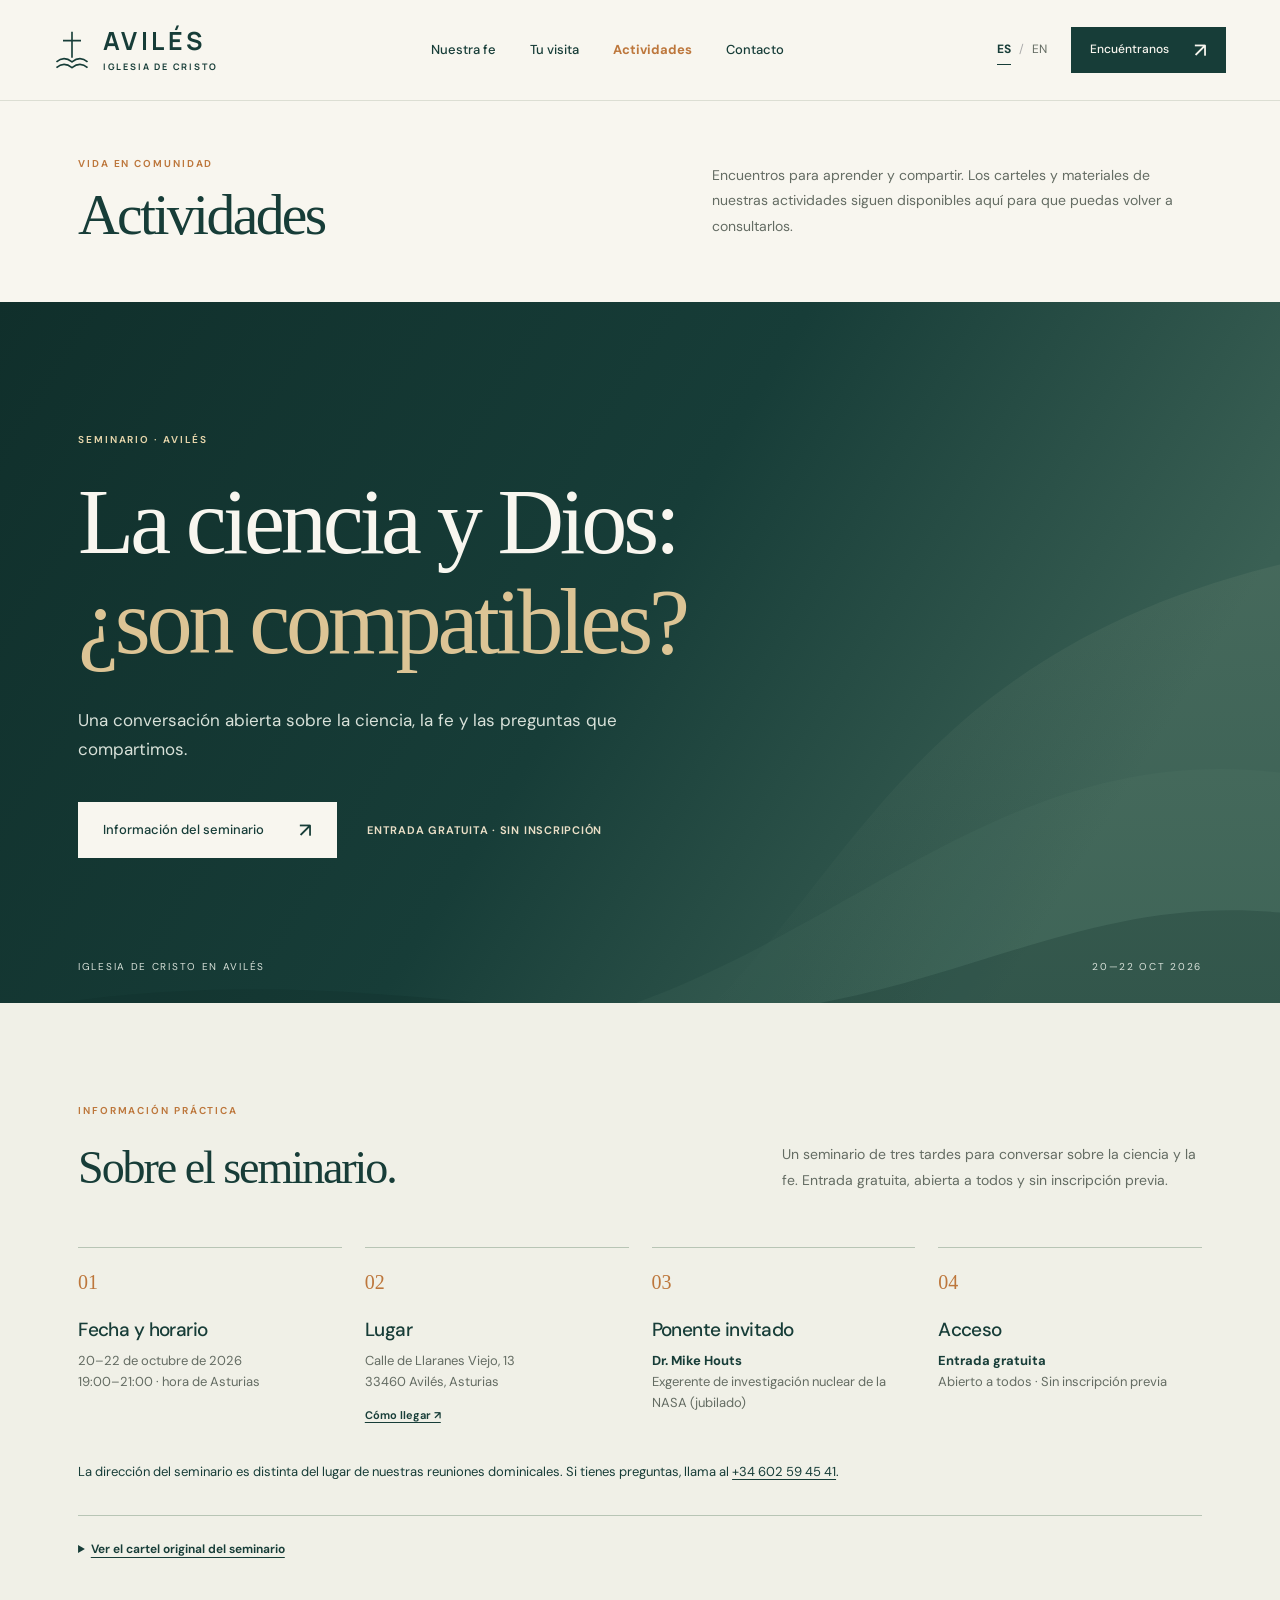
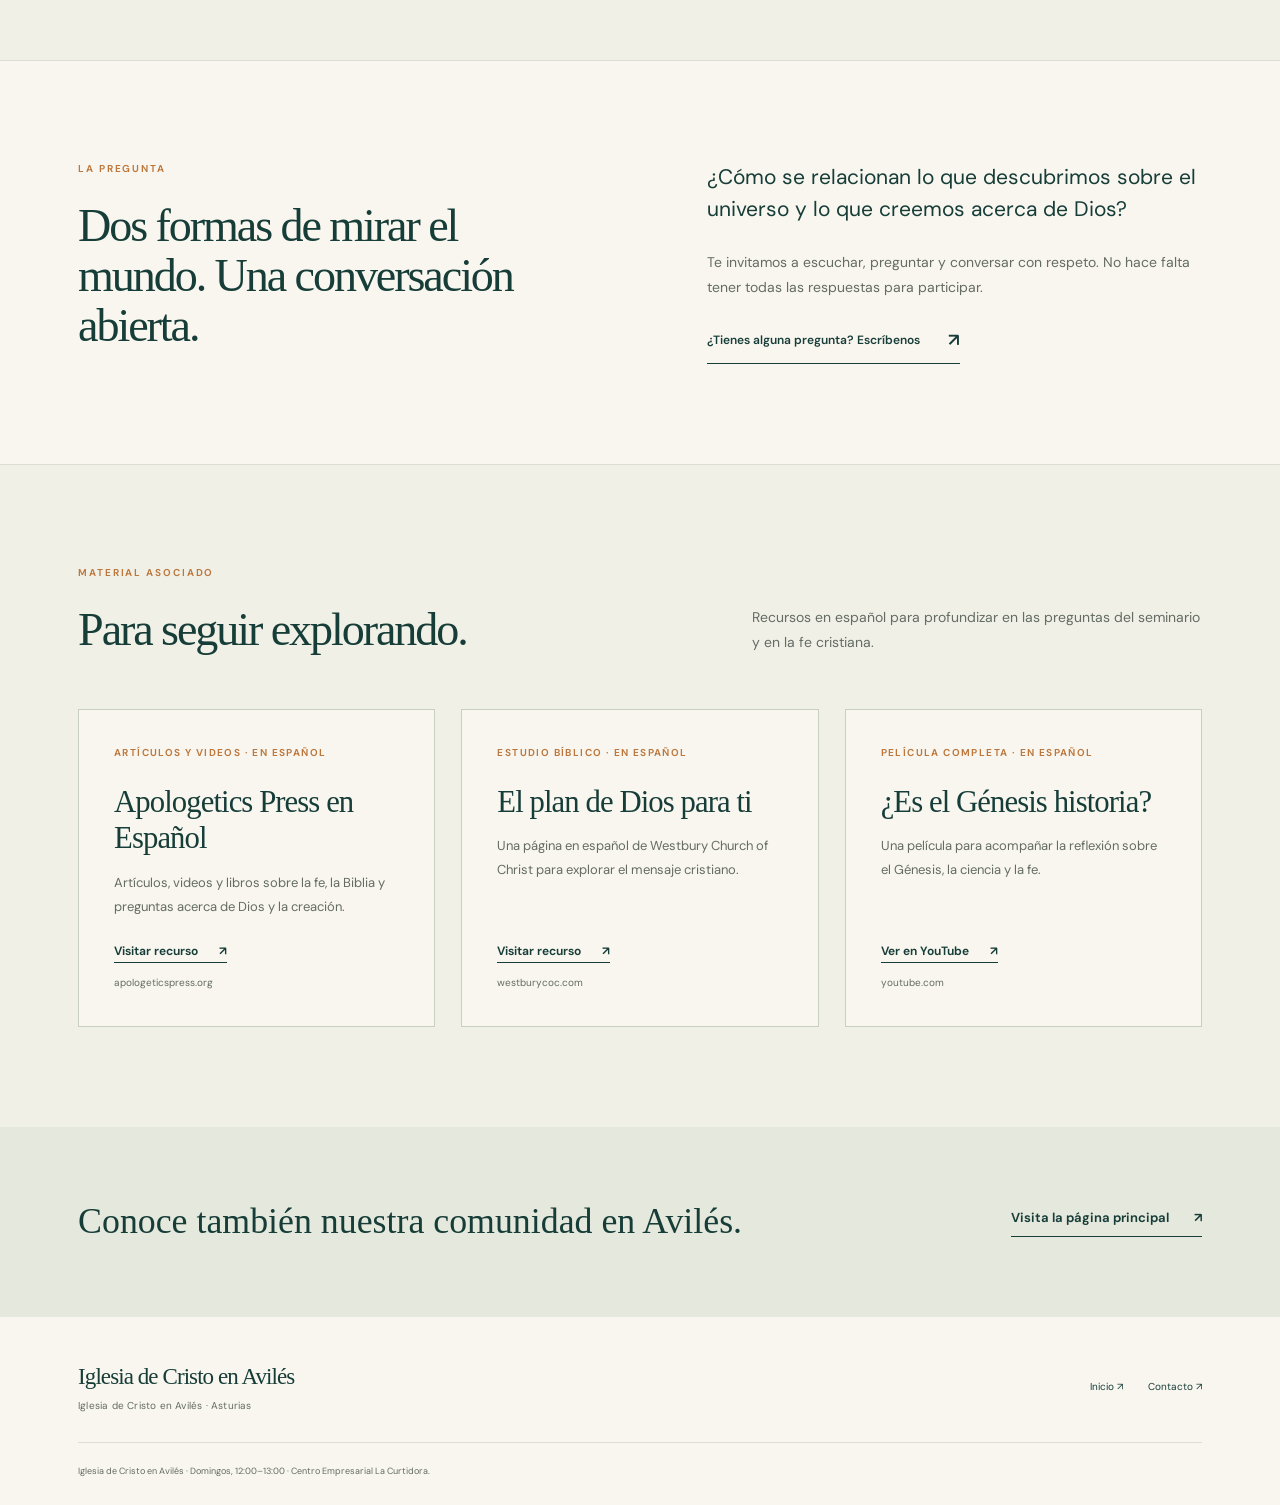
==== activities.html @ 6568cb23 "Make Activities a permanent home for church events and resources" ====
<!doctype html>
<html lang="es">
<head>
  <meta charset="UTF-8"><meta name="viewport" content="width=device-width,initial-scale=1">
  <title>Actividades · Iglesia de Cristo en Avilés</title>
  <meta name="description" content="Actividades, seminarios y recursos de la Iglesia de Cristo en Avilés. Consulta el cartel y los materiales de La ciencia y Dios: ¿son compatibles? Entrada gratuita, sin inscripción.">
  <link rel="canonical" href="https://idc-aviles-asturias.org/activities.html">
  <meta name="theme-color" content="#173d38">
  <link rel="icon" href="assets/mark.svg" type="image/svg+xml">
  <link rel="stylesheet" href="styles.css?v=activities-1"><script src="app.js?v=activities-1" defer></script>
</head>
<body class="conference-page">
<a class="skip" href="#main" data-i18n="skip">Saltar al contenido</a>
<header>
  <a class="brand" href="index.html" aria-label="Iglesia de Cristo en Avilés"><svg viewBox="0 0 44 52" aria-hidden="true"><path d="M22 3v32M11 14h22M3 40q9-8 19 0 10-8 19 0M3 47q9-8 19 0 10-8 19 0"/></svg><span>AVILÉS<span class="brand-sub" data-i18n="brandSub">IGLESIA DE CRISTO</span></span></a>
  <nav id="navigation" aria-label="Principal"><a href="index.html#fe" data-i18n="navFaith">Nuestra fe</a><a href="index.html#visita" data-i18n="navVisit">Tu visita</a><a href="activities.html" aria-current="page" data-i18n="navActivities">Actividades</a><a href="index.html#contacto" data-i18n="contactShort">Contacto</a></nav>
  <div class="header-actions"><div class="languages" aria-label="Idioma / Language"><button type="button" data-lang="es" aria-pressed="true">ES</button><span>/</span><button type="button" data-lang="en" aria-pressed="false">EN</button></div><a class="button small" href="index.html#contacto" data-i18n="contact">Encuéntranos <span>↗</span></a><button class="menu" type="button" aria-controls="navigation" aria-expanded="false" aria-label="Abrir menú">☰</button></div>
</header>
<main id="main">
  <section class="activities-intro" aria-labelledby="activities-title"><div><p class="eyebrow" data-i18n="activitiesLabel">VIDA EN COMUNIDAD</p><h1 id="activities-title" data-i18n="activitiesTitle">Actividades</h1></div><p data-i18n="activitiesIntro">Encuentros para aprender y compartir. Los carteles y materiales de nuestras actividades siguen disponibles aquí para que puedas volver a consultarlos.</p></section>
  <article id="ciencia-y-dios" aria-labelledby="conference-title">
  <section class="conference-hero" aria-labelledby="conference-title"><div class="conference-hero-inner">
    <p class="eyebrow light" data-i18n="conferenceEyebrow">SEMINARIO · AVILÉS</p>
    <h2 id="conference-title" data-i18n="conferenceTitle">La ciencia y Dios:<br><em>¿son compatibles?</em></h2>
    <p class="conference-lead" data-i18n="conferenceLead">Una conversación abierta sobre la ciencia, la fe y las preguntas que compartimos.</p>
    <div class="conference-hero-actions"><a class="button cream" href="#detalles" data-i18n="conferenceCta">Información del seminario <span>↗</span></a><span class="conference-admission" data-i18n="conferenceAdmission">ENTRADA GRATUITA · SIN INSCRIPCIÓN</span></div>
  </div><div class="conference-hero-foot"><span data-i18n="conferenceHost">IGLESIA DE CRISTO EN AVILÉS</span><span>20—22 OCT 2026</span></div></section>
  <section class="conference-details section" id="detalles"><div class="section-heading"><div><p class="eyebrow" data-i18n="conferenceDetailsLabel">INFORMACIÓN PRÁCTICA</p><h2 data-i18n="conferenceDetailsTitle">Sobre el seminario.</h2></div><p data-i18n="conferenceDetailsIntro">Un seminario de tres tardes para conversar sobre la ciencia y la fe. Entrada gratuita, abierta a todos y sin inscripción previa.</p></div>
    <div class="conference-info-grid">
      <article><span class="number">01</span><h3 data-i18n="conferenceDateLabel">Fecha y horario</h3><p data-i18n="conferenceDate">20–22 de octubre de 2026<br>19:00–21:00 · hora de Asturias</p></article>
      <article><span class="number">02</span><h3 data-i18n="conferenceVenueLabel">Lugar</h3><p data-i18n="conferenceVenue">Calle de Llaranes Viejo, 13<br>33460 Avilés, Asturias</p><a class="conference-map" href="https://www.google.com/maps/search/?api=1&amp;query=Calle+de+Llaranes+Viejo+13%2C+33460+Avil%C3%A9s%2C+Asturias" target="_blank" rel="noopener noreferrer" data-i18n="conferenceMap">Cómo llegar ↗</a></article>
      <article><span class="number">03</span><h3 data-i18n="conferenceSpeakerLabel">Ponente invitado</h3><p data-i18n="conferenceSpeaker"><strong>Dr. Mike Houts</strong><br>Exgerente de investigación nuclear de la NASA (jubilado)</p></article>
      <article><span class="number">04</span><h3 data-i18n="conferenceEntryLabel">Acceso</h3><p data-i18n="conferenceEntry"><strong>Entrada gratuita</strong><br>Abierto a todos · Sin inscripción previa</p></article>
    </div>
    <p class="conference-immediate" data-i18n="conferenceImmediate">La dirección del seminario es distinta del lugar de nuestras reuniones dominicales. Si tienes preguntas, llama al <a href="tel:+34602594541">+34 602 59 45 41</a>.</p>
    <details class="conference-flyer"><summary data-i18n="conferenceFlyerToggle">Ver el cartel original del seminario</summary><figure><img src="assets/science-god-seminar-flyer.jpg" alt="Cartel del seminario La ciencia y Dios: ¿son compatibles?, con fechas, horario, ponente y dirección" width="960" height="1280" loading="lazy"><figcaption data-i18n="conferenceFlyerCaption">Cartel del seminario · 20–22 de octubre</figcaption></figure></details>
  </section>
  <section class="conference-topic section"><div><p class="eyebrow" data-i18n="conferenceTopicLabel">LA PREGUNTA</p><h2 data-i18n="conferenceTopicTitle">Dos formas de mirar el mundo. Una conversación abierta.</h2></div><div><p class="lead" data-i18n="conferenceTopicLead">¿Cómo se relacionan lo que descubrimos sobre el universo y lo que creemos acerca de Dios?</p><p data-i18n="conferenceTopicCopy">Te invitamos a escuchar, preguntar y conversar con respeto. No hace falta tener todas las respuestas para participar.</p><a class="text-link" href="mailto:idcaviles.es@gmail.com?subject=Actividad%3A%20La%20ciencia%20y%20Dios" data-i18n="conferenceQuestions">¿Tienes alguna pregunta? Escríbenos <span>↗</span></a></div></section>
  <section class="conference-resources section" id="recursos" aria-labelledby="conference-resources-title"><div class="section-heading"><div><p class="eyebrow" data-i18n="conferenceResourcesLabel">MATERIAL ASOCIADO</p><h2 id="conference-resources-title" data-i18n="conferenceResourcesTitle">Para seguir explorando.</h2></div><p data-i18n="conferenceResourcesIntro">Recursos en español para profundizar en las preguntas del seminario y en la fe cristiana.</p></div>
    <div class="conference-resource-grid">
      <article><span class="resource-type" data-i18n="conferenceResource1Type">ARTÍCULOS Y VIDEOS · EN ESPAÑOL</span><h3>Apologetics Press en Español</h3><p data-i18n="conferenceResource1Copy">Artículos, videos y libros sobre la fe, la Biblia y preguntas acerca de Dios y la creación.</p><a href="https://apologeticspress.org/other-languages/espanol/" target="_blank" rel="noopener noreferrer" data-i18n="conferenceResourceVisit">Visitar recurso <span aria-hidden="true">↗</span></a><small>apologeticspress.org</small></article>
      <article><span class="resource-type" data-i18n="conferenceResource2Type">ESTUDIO BÍBLICO · EN ESPAÑOL</span><h3 data-i18n="conferenceResource2Title">El plan de Dios para ti</h3><p data-i18n="conferenceResource2Copy">Una página en español de Westbury Church of Christ para explorar el mensaje cristiano.</p><a href="https://www.westburycoc.com/godsplan-es" target="_blank" rel="noopener noreferrer" data-i18n="conferenceResourceVisit">Visitar recurso <span aria-hidden="true">↗</span></a><small>westburycoc.com</small></article>
      <article><span class="resource-type" data-i18n="conferenceVideoType">PELÍCULA COMPLETA · EN ESPAÑOL</span><h3 data-i18n="conferenceVideoTitle">¿Es el Génesis historia?</h3><p data-i18n="conferenceVideoCopy">Una película para acompañar la reflexión sobre el Génesis, la ciencia y la fe.</p><a href="https://www.youtube.com/watch?v=2jB8Xi9Rw18" target="_blank" rel="noopener noreferrer" data-i18n="conferenceVideoWatch">Ver en YouTube <span aria-hidden="true">↗</span></a><small>youtube.com</small></article>
    </div>
  </section>
  </article>
  <section class="conference-return"><p data-i18n="conferenceReturnText">Conoce también nuestra comunidad en Avilés.</p><a href="index.html" data-i18n="conferenceReturn">Visita la página principal <span>↗</span></a></section>
</main>
<footer><a class="footer-brand" href="index.html"><strong data-i18n="brandName" style="font-weight:inherit">Iglesia de Cristo en Avilés</strong><span data-i18n="footerSub">Iglesia de Cristo en Avilés · Asturias</span></a><div class="footer-links"><a href="index.html" data-i18n="homeLink">Inicio ↗</a><a href="index.html#contacto" data-i18n="contactFooter">Contacto ↗</a></div><p data-i18n="footerNote">Iglesia de Cristo en Avilés · Domingos, 12:00–13:00 · Centro Empresarial La Curtidora.</p></footer>
</body></html>
---- styles.css ----
@import url('https://fonts.googleapis.com/css2?family=DM+Sans:wght@400;450;500;550;600;650;700&family=Manrope:wght@400;500;600;700&display=swap');
:root{--ink:#173d38;--paper:#f8f6ef;--muted:#646c63;--line:#dcded3;--gold:#bd773c;--serif:Georgia,'Times New Roman',serif;--sans:'DM Sans',Arial,sans-serif}*{box-sizing:border-box}html{scroll-behavior:smooth;scroll-padding-top:90px}body{margin:0;background:var(--paper);color:var(--ink);font-family:var(--sans);font-size:16px;line-height:1.65}a{color:inherit;text-decoration:none}button{font:inherit}a,button,summary{-webkit-tap-highlight-color:transparent}a:focus-visible,button:focus-visible,summary:focus-visible{outline:3px solid var(--gold);outline-offset:5px}img{max-width:100%;display:block}h1,h2,h3,p{margin:0}h1,h2{font-family:var(--serif);font-weight:400;letter-spacing:-.045em;line-height:1.09}h1{font-size:clamp(52px,6.5vw,102px)}h2{font-size:clamp(36px,3.6vw,56px)}h3{font-size:22px;line-height:1.3;font-weight:500;letter-spacing:-.03em}p{color:var(--muted)}.section{padding:100px max(6.1vw,24px)}header{height:100px;display:flex;align-items:center;justify-content:space-between;padding:0 4.2vw;gap:28px}.brand{display:flex;align-items:center;gap:13px;line-height:1.15;font-family:'Manrope',Arial,sans-serif;font-size:25px;letter-spacing:.14em;font-weight:700}.brand svg{width:36px;height:45px;fill:none;stroke:var(--ink);stroke-width:2}.brand-sub{display:block;font-size:9px;letter-spacing:.2em;margin-top:6px}nav{display:flex;gap:34px;font-size:13px;font-weight:500}nav a:hover,.footer-links a:hover{text-decoration:underline;text-underline-offset:5px}.header-actions{display:flex;align-items:center;gap:24px}.languages{display:flex;align-items:center;gap:8px;font-size:12px}.languages button{border:0;padding:5px 0;background:none;cursor:pointer;color:var(--muted)}.languages button[aria-pressed=true]{color:var(--ink);font-weight:700;border-bottom:1px solid var(--ink)}.languages span{color:#aaa}.button{background:var(--ink);color:var(--paper);display:inline-flex;align-items:center;justify-content:space-between;gap:35px;padding:17px 25px;font-size:13px;font-weight:500;transition:background .2s,transform .2s}.button:hover{background:#28534b;transform:translateY(-2px)}.button span{font-size:20px;line-height:1}.button.small{padding:13px 19px;gap:25px;font-size:12px}.button.cream{background:var(--paper);color:var(--ink)}.button.cream:hover{background:#e8e4d8}.menu{display:none}.hero{position:relative;isolation:isolate;min-height:660px;height:calc(100svh - 170px);max-height:870px;color:var(--paper);overflow:hidden}.hero-image,.hero-shade{position:absolute;inset:0;width:100%;height:100%;object-fit:cover;z-index:-2}.hero-image{object-position:center 51%}.hero-shade{z-index:-1;background:linear-gradient(90deg,rgba(11,33,29,.87) 0%,rgba(11,33,29,.64) 40%,rgba(11,33,29,.08) 100%),linear-gradient(0deg,rgba(9,26,24,.44),transparent 30%)}.hero-content{position:absolute;left:6.1vw;top:50%;transform:translateY(-54%)}.eyebrow{font-size:10px;font-weight:650;letter-spacing:.19em;margin-bottom:25px;color:var(--gold);line-height:1.5}.eyebrow.light{color:#e4d4aa}.eyebrow span{display:inline-block;height:1px;width:28px;background:currentColor;vertical-align:middle;margin-right:12px}.hero h1{margin-bottom:26px}.hero-copy{color:#e7e7dc;font-size:17px;line-height:1.8;margin-bottom:34px}.hero-bottom{position:absolute;bottom:25px;left:6.1vw;right:6.1vw;display:flex;justify-content:space-between;font-size:9px;letter-spacing:.16em}.notice{display:flex;align-items:center;gap:14px;padding:21px 6.1vw;background:#eceee5;border-bottom:1px solid var(--line);font-size:11px}.notice p{color:var(--ink)}.dot{height:6px;width:6px;flex-shrink:0;border-radius:50%;background:var(--gold)}.notice>a{margin-left:auto;white-space:nowrap;font-weight:600}.notice>a span{padding-left:16px}.welcome{display:grid;grid-template-columns:1fr 1fr;gap:9%;align-items:start}.welcome .eyebrow{margin-bottom:24px}.welcome-copy{padding-top:5px}.lead{font-size:21px;color:var(--ink);line-height:1.55;margin-bottom:20px}.welcome-copy>p:not(.lead){font-size:14px}.text-link{font-size:12px;font-weight:600;border-bottom:1px solid currentColor;padding-bottom:7px;display:inline-flex;align-items:center;gap:28px;margin-top:26px}.text-link span{font-size:18px}.faith{border-top:1px solid var(--line);background:#f0f0e7}.section-heading{display:flex;align-items:end;justify-content:space-between;gap:40px;margin-bottom:54px}.section-heading>p{font-size:14px;line-height:1.8}.beliefs{display:grid;grid-template-columns:repeat(3,1fr);gap:55px}.beliefs article{border-top:1px solid #bec8ba;padding-top:22px}.number{font-family:var(--serif);font-size:20px;color:var(--gold)}.beliefs h3{margin:25px 0 18px}.beliefs p{font-size:13px;line-height:1.9}.reference{font-size:10px;letter-spacing:.03em;display:block;margin-top:24px;color:#696d60}.identity-note{font-size:11px;margin-top:45px;padding-top:22px;border-top:1px solid var(--line)}.visit{display:grid;grid-template-columns:1fr 1fr;gap:12%}.visit-intro>p:not(.eyebrow){font-size:14px;max-width:380px;margin:25px 0 30px}.pending{display:flex;align-items:center;gap:9px;margin-top:23px;font-size:10px;color:var(--muted)}.visit-list article{display:flex;gap:25px;padding:28px 0;border-bottom:1px solid var(--line)}.visit-list article:first-child{padding-top:5px}.visit-list article>span{font-size:11px;white-space:nowrap;color:var(--gold);padding-top:5px}.visit-list h3{font-size:21px;margin-bottom:12px}.visit-list p{font-size:13px;line-height:1.85}.scripture{padding:75px max(16vw,24px);text-align:center;background:#e5e8dc}.scripture .eyebrow{display:block}.scripture blockquote{font-family:var(--serif);font-size:clamp(26px,3vw,43px);letter-spacing:-.02em;line-height:1.4;margin:0 auto 22px;max-width:850px}.scripture cite{font-style:normal;font-size:10px;letter-spacing:.06em;color:var(--muted)}.region{padding-bottom:90px}.region-grid{display:grid;grid-template-columns:1.38fr 1fr;gap:30px;align-items:start}.region figure{margin:0}.coast-photo{padding-top:45px}.region img{width:100%;height:370px;object-fit:cover}.heritage-photo img{height:350px}.region figcaption{display:flex;align-items:center;justify-content:space-between;margin-top:14px;font-size:10px;letter-spacing:.04em}.image-note{font-size:10px;line-height:1.7;margin-top:11px;max-width:390px}.questions{border-top:1px solid var(--line);display:grid;grid-template-columns:1fr 1fr;gap:8%;padding-top:75px;padding-bottom:90px}.faq-list details{border-bottom:1px solid var(--line);padding:19px 0}.faq-list details:first-child{padding-top:0}.faq-list summary{font-size:14px;cursor:pointer;list-style:none;position:relative;padding-right:35px}.faq-list summary::-webkit-details-marker{display:none}.faq-list summary:after{content:'+';position:absolute;right:2px;font-size:20px;top:-5px;font-weight:400}.faq-list details[open] summary:after{content:'−'}.faq-list p{font-size:13px;padding:17px 25px 5px 0;line-height:1.8}.contact{background:var(--ink);color:var(--paper);display:grid;grid-template-columns:1fr 1fr;gap:12%}.contact h2{font-size:clamp(42px,4vw,64px)}.contact p{color:#c0cdc3;font-size:13px}.contact>div>p:not(.eyebrow){margin-top:24px}.contact-details>div{display:flex;gap:25px;padding:0 0 23px;margin:0 0 23px;border-bottom:1px solid #45635a}.contact-icon{font-size:23px;font-weight:400;color:#ddc899}.contact-details h3{font-size:11px;letter-spacing:.07em;color:#e4d4aa;margin-bottom:9px}.contact-details p.placeholder{font-family:var(--serif);font-size:24px;color:var(--paper)}.contact-details .text-link{margin-top:0;color:var(--paper)}.contact-details p.map-note{font-size:10px;margin-top:13px}footer{padding:45px 6.1vw 26px;display:grid;grid-template-columns:1fr 1fr;gap:30px}.footer-brand{font-family:var(--serif);font-size:23px;letter-spacing:-.04em;line-height:1.3}.footer-brand span{font-family:var(--sans);font-size:10px;letter-spacing:.02em;display:block;color:var(--muted);margin-top:8px}.footer-links{display:flex;align-items:center;justify-content:flex-end;gap:25px;font-size:10px}footer>p{font-size:9px;grid-column:1/-1;border-top:1px solid var(--line);padding-top:21px}.skip{position:fixed;left:15px;top:-100px;z-index:100;padding:12px;background:var(--paper)}.skip:focus{top:15px}.document{max-width:1000px;margin:0 auto;padding:60px 30px 90px}.document h1{font-size:52px;margin:30px 0}.document h2{font-size:30px;margin:40px 0 15px}.document h3{font-size:20px;margin:22px 0 10px}.document p,.document li{font-size:15px;margin-bottom:15px}.document a{text-decoration:underline;text-underline-offset:3px}.document figure{margin:28px 0 40px}.document figure img{max-height:330px;width:100%;object-fit:cover}.document figcaption{font-size:13px;margin-top:15px}.document table{border-collapse:collapse;width:100%;font-size:13px;margin:25px 0}.document th,.document td{text-align:left;vertical-align:top;border-bottom:1px solid var(--line);padding:15px 14px 15px 0}.document .tag{display:inline-block;background:#e5e8dc;padding:4px 10px;font-size:11px;margin-bottom:15px}
@media(min-width:1600px){.hero-content{left:max(6.1vw,calc((100vw - 1400px)/2))}.section{padding-left:max(6.1vw,calc((100vw - 1400px)/2));padding-right:max(6.1vw,calc((100vw - 1400px)/2))}}@media(max-width:1100px){nav{gap:20px}header{gap:15px}.header-actions{gap:17px}.brand{font-size:22px}.brand svg{width:30px}.header-actions .small{display:none}.hero{min-height:620px}.beliefs{gap:30px}.footer-links{gap:15px}}@media(max-width:760px){header{height:82px;padding:0 22px}.brand{font-size:21px;gap:10px}.brand-sub{font-size:8px}.brand svg{height:39px;width:29px}.header-actions{gap:20px}.menu{display:block;background:none;border:0;color:var(--ink);padding:4px;font-size:22px;cursor:pointer}nav{display:none;position:absolute;top:82px;left:0;right:0;background:var(--paper);padding:25px;z-index:10;border-top:1px solid var(--line);box-shadow:0 9px 12px #0001}nav.open{display:flex;flex-direction:column;gap:20px}.hero{min-height:610px;height:78svh;max-height:780px}.hero-content{left:25px;right:25px;transform:translateY(-50%)}.hero h1{font-size:clamp(44px,9.5vw,65px)}.hero-copy{font-size:15px}.hero-image{object-position:60% center}.hero-shade{background:linear-gradient(90deg,#0b211ddc,#0b211d55),linear-gradient(0deg,#0b211d55,transparent)}.eyebrow{font-size:9px;margin-bottom:22px}.hero-bottom{left:25px;right:25px;font-size:8px;letter-spacing:.08em}.hero-bottom>a{font-size:8px}.notice{padding:19px 25px;align-items:start;gap:10px;font-size:10px}.notice .dot{margin-top:5px}.notice>a{display:none}.section{padding:64px 25px}.welcome,.visit,.questions,.contact{grid-template-columns:1fr;gap:35px}.welcome-copy{padding:0}.lead{font-size:20px}.welcome h2{font-size:38px}.section-heading{display:block;margin-bottom:36px}.section-heading>p{margin-top:22px;font-size:13px}.beliefs{grid-template-columns:1fr;gap:30px}.beliefs article{display:grid;grid-template-columns:32px 1fr;column-gap:10px}.beliefs h3{margin:0 0 12px;align-self:center}.beliefs p,.beliefs .reference{grid-column:2}.beliefs .reference{margin-top:14px}.identity-note{margin-top:30px}.visit-list article:first-child{padding-top:10px}.visit-list article{gap:18px}.scripture{padding:55px 25px}.scripture blockquote{font-size:30px}.region-grid{grid-template-columns:1fr;gap:33px}.coast-photo{padding-top:0}.region img,.heritage-photo img{height:285px}.questions{gap:30px}.contact{gap:40px}.contact-details p.placeholder{font-size:25px}footer{padding:35px 25px 22px;grid-template-columns:1fr;gap:24px}.footer-links{justify-content:flex-start;flex-wrap:wrap;gap:16px}.document{padding:35px 22px 60px}.document h1{font-size:39px}.document table{display:block;overflow-x:auto}.document td{min-width:150px}}@media(prefers-reduced-motion:reduce){html{scroll-behavior:auto}.button{transition:none}}

.way-scripture{border-left:2px solid var(--gold);padding-left:18px;margin:24px 0 4px}.way-scripture blockquote{font-family:var(--serif);font-size:21px;line-height:1.6;letter-spacing:-.01em;margin:0 0 8px;color:var(--ink)}.way-scripture p{font-size:10px;line-height:1.7}.way-scripture a{text-decoration:underline;text-underline-offset:3px}.way-scripture a:hover{color:var(--gold)}@media(max-width:760px){.way-scripture blockquote{font-size:19px}}

.worship{border-top:1px solid var(--line);background:#f8f6ef}.worship .section-heading{align-items:start}.worship .section-heading>div:first-child{max-width:500px}.worship-intro{max-width:470px;font-size:14px;line-height:1.85}.worship-grid{display:grid;grid-template-columns:repeat(3,minmax(0,1fr));gap:42px 48px}.worship-grid article{border-top:1px solid #bec8ba;padding-top:20px}.worship-grid h3{margin:20px 0 14px}.worship-grid article>p:not(.worship-references){font-size:13px;line-height:1.9}.worship-references{display:flex;flex-wrap:wrap;gap:9px 18px;font-size:11px;line-height:1.8;margin-top:20px}.worship-references a,.worship-jump{text-decoration:underline;text-underline-offset:4px}.worship-references a:hover,.worship-jump:hover{color:var(--gold)}.worship-references a{color:var(--ink)}.worship-read{font-size:11px;margin-top:35px}.worship-jump{width:fit-content}@media(max-width:1000px){.worship-grid{grid-template-columns:repeat(2,minmax(0,1fr));gap:35px}}@media(max-width:760px){.worship-intro{margin-top:22px;font-size:13px}.worship-grid{grid-template-columns:1fr;gap:30px}.worship-grid h3{margin:14px 0 12px}.worship .section-heading{margin-bottom:30px}}

.contact-details p.contact-value{font-family:var(--serif);font-size:24px;color:var(--paper);line-height:1.4}.contact-details .contact-value a{text-decoration:underline;text-underline-offset:4px}.contact-details p.contact-email{font-size:18px;overflow-wrap:anywhere;color:var(--paper)}.contact-email a{text-decoration:underline;text-underline-offset:4px}

.welcome-photo{margin:32px 0 0}.welcome-photo img{width:100%;height:auto;aspect-ratio:16/10;object-fit:cover;object-position:center 75%}.welcome-photo figcaption{margin-top:12px;font-size:12px;line-height:1.6;color:var(--muted)}
.conference-immediate{margin-top:34px;font-size:13px;color:var(--ink)}.conference-immediate a{text-decoration:underline;text-underline-offset:3px}

.conference-banner{display:flex;align-items:center;gap:24px;padding:25px 6.1vw;background:#e4e8df;border-bottom:1px solid var(--line)}.conference-banner-label{font-size:10px;font-weight:700;letter-spacing:.17em;color:var(--gold);white-space:nowrap}.conference-banner strong{font-family:var(--serif);font-weight:400;font-size:clamp(19px,2.1vw,28px);letter-spacing:-.025em;line-height:1.2}.conference-banner a{margin-left:auto;white-space:nowrap;font-size:12px;font-weight:650;border-bottom:1px solid currentColor;padding-bottom:5px}.conference-banner a span{margin-left:16px}.conference-page nav a[aria-current=page]{color:var(--gold);font-weight:700}.conference-hero{min-height:660px;position:relative;isolation:isolate;overflow:hidden;background:#173d38 url("assets/activities-horizon.svg") center/cover no-repeat;color:var(--paper)}.conference-hero-inner{position:relative;z-index:1;max-width:1050px;padding:130px 6.1vw 145px}.conference-hero h2{max-width:1040px;font-size:clamp(54px,7.2vw,112px);margin-bottom:33px}.conference-hero h2 em{font-style:normal;color:#dcc495}.conference-lead{max-width:540px;font-size:17px;line-height:1.75;color:#d8e1d9}.conference-hero-actions{display:flex;align-items:center;gap:30px;margin-top:37px}.conference-admission{font-size:11px;font-weight:650;letter-spacing:.07em;line-height:1.7;color:#eadfc7;max-width:250px}.conference-hero-foot{position:absolute;bottom:27px;left:6.1vw;right:6.1vw;display:flex;justify-content:space-between;font-size:10px;letter-spacing:.17em;color:#d8e1d9}.conference-details{background:#f0f0e7}.conference-details .section-heading>p{max-width:420px}.conference-info-grid{display:grid;grid-template-columns:repeat(4,minmax(0,1fr));gap:23px}.conference-info-grid article{border-top:1px solid #b8c5b5;padding-top:18px;min-height:155px}.conference-info-grid h3{font-size:19px;margin:19px 0 9px}.conference-info-grid p{font-size:13px;line-height:1.6}.conference-topic{display:grid;grid-template-columns:1fr 1fr;gap:12%;border-top:1px solid var(--line)}.conference-topic h2{max-width:650px}.conference-topic .lead{margin-bottom:24px}.conference-topic>div:last-child>p:not(.lead){font-size:14px;line-height:1.8}.conference-return{padding:65px 6.1vw;background:#e5e8dc;display:flex;align-items:center;justify-content:space-between;gap:25px}.conference-return p{font-family:var(--serif);font-size:clamp(23px,2.8vw,36px);color:var(--ink)}.conference-return a{font-size:13px;font-weight:650;white-space:nowrap;border-bottom:1px solid currentColor;padding-bottom:7px}.conference-return a span{margin-left:22px}
@media(max-width:1100px){.conference-info-grid{grid-template-columns:repeat(2,minmax(0,1fr))}.conference-hero{min-height:620px}}@media(max-width:760px){.conference-banner{padding:23px 25px;display:grid;gap:8px}.conference-banner a{margin:8px 0 0;justify-self:start}.conference-hero{min-height:680px}.conference-hero-inner{padding:105px 25px 125px}.conference-hero h2{font-size:clamp(49px,11vw,72px)}.conference-lead{font-size:15px}.conference-hero-actions{display:flex;flex-direction:column;align-items:flex-start;gap:19px}.conference-hero-foot{left:25px;right:25px;font-size:8px}.conference-info-grid{grid-template-columns:1fr 1fr;gap:25px 18px}.conference-info-grid article{min-height:130px}.conference-info-grid h3{font-size:17px}.conference-topic{grid-template-columns:1fr;gap:27px}.conference-return{padding:45px 25px;display:block}.conference-return a{display:inline-block;margin-top:22px}}@media(max-width:420px){.conference-info-grid{grid-template-columns:1fr}.conference-hero h2{font-size:48px}.conference-hero{min-height:650px}}
.conference-resources{background:#f0f0e7;border-top:1px solid var(--line)}.conference-resources .section-heading>p{max-width:450px}.conference-resource-grid{display:grid;grid-template-columns:repeat(3,minmax(0,1fr));gap:26px}.conference-resource-grid article{display:flex;flex-direction:column;align-items:flex-start;min-height:290px;padding:35px;border:1px solid #c8d0c1;background:var(--paper)}.conference-resource-grid .resource-type{font-size:10px;font-weight:650;letter-spacing:.14em;color:var(--gold)}.conference-resource-grid h3{font-family:var(--serif);font-size:clamp(25px,2.4vw,34px);font-weight:400;line-height:1.2;margin:22px 0 14px}.conference-resource-grid p{font-size:13px;line-height:1.8;max-width:420px}.conference-resource-grid a{margin-top:auto;padding-top:24px;font-size:12px;font-weight:650;border-bottom:1px solid currentColor}.conference-resource-grid a span{margin-left:18px}.conference-resource-grid small{display:block;margin-top:12px;font-size:10px;color:var(--muted)}@media(max-width:760px){.conference-resource-grid{grid-template-columns:1fr}.conference-resource-grid article{min-height:265px;padding:28px}}
.conference-info-grid strong{color:var(--ink)}.conference-map{display:inline-block;font-size:11px;font-weight:650;text-decoration:underline;text-underline-offset:3px;margin-top:13px}.conference-flyer{margin-top:32px;border-top:1px solid #b8c5b5;padding-top:24px}.conference-flyer summary{cursor:pointer;width:fit-content;font-size:12px;font-weight:650;text-decoration:underline;text-underline-offset:4px}.conference-flyer figure{max-width:430px;margin:24px 0 0}.conference-flyer img{width:100%;height:auto;box-shadow:0 15px 40px #102d2920}.conference-flyer figcaption{font-size:11px;margin-top:10px;color:var(--muted)}

.activities-intro{padding:55px 6.1vw;display:flex;align-items:center;justify-content:space-between;gap:50px;border-top:1px solid var(--line)}.activities-intro .eyebrow{margin-bottom:13px}.activities-intro h1{font-size:clamp(40px,4.5vw,62px)}.activities-intro>p{max-width:490px;font-size:14px;line-height:1.85}.conference-hero h2{line-height:1.09}.conference-resource-grid{grid-template-columns:repeat(auto-fit,minmax(220px,1fr))}@media(max-width:760px){.activities-intro{padding:38px 25px;display:block}.activities-intro>p{margin-top:22px;font-size:13px}.conference-resource-grid{grid-template-columns:1fr}}
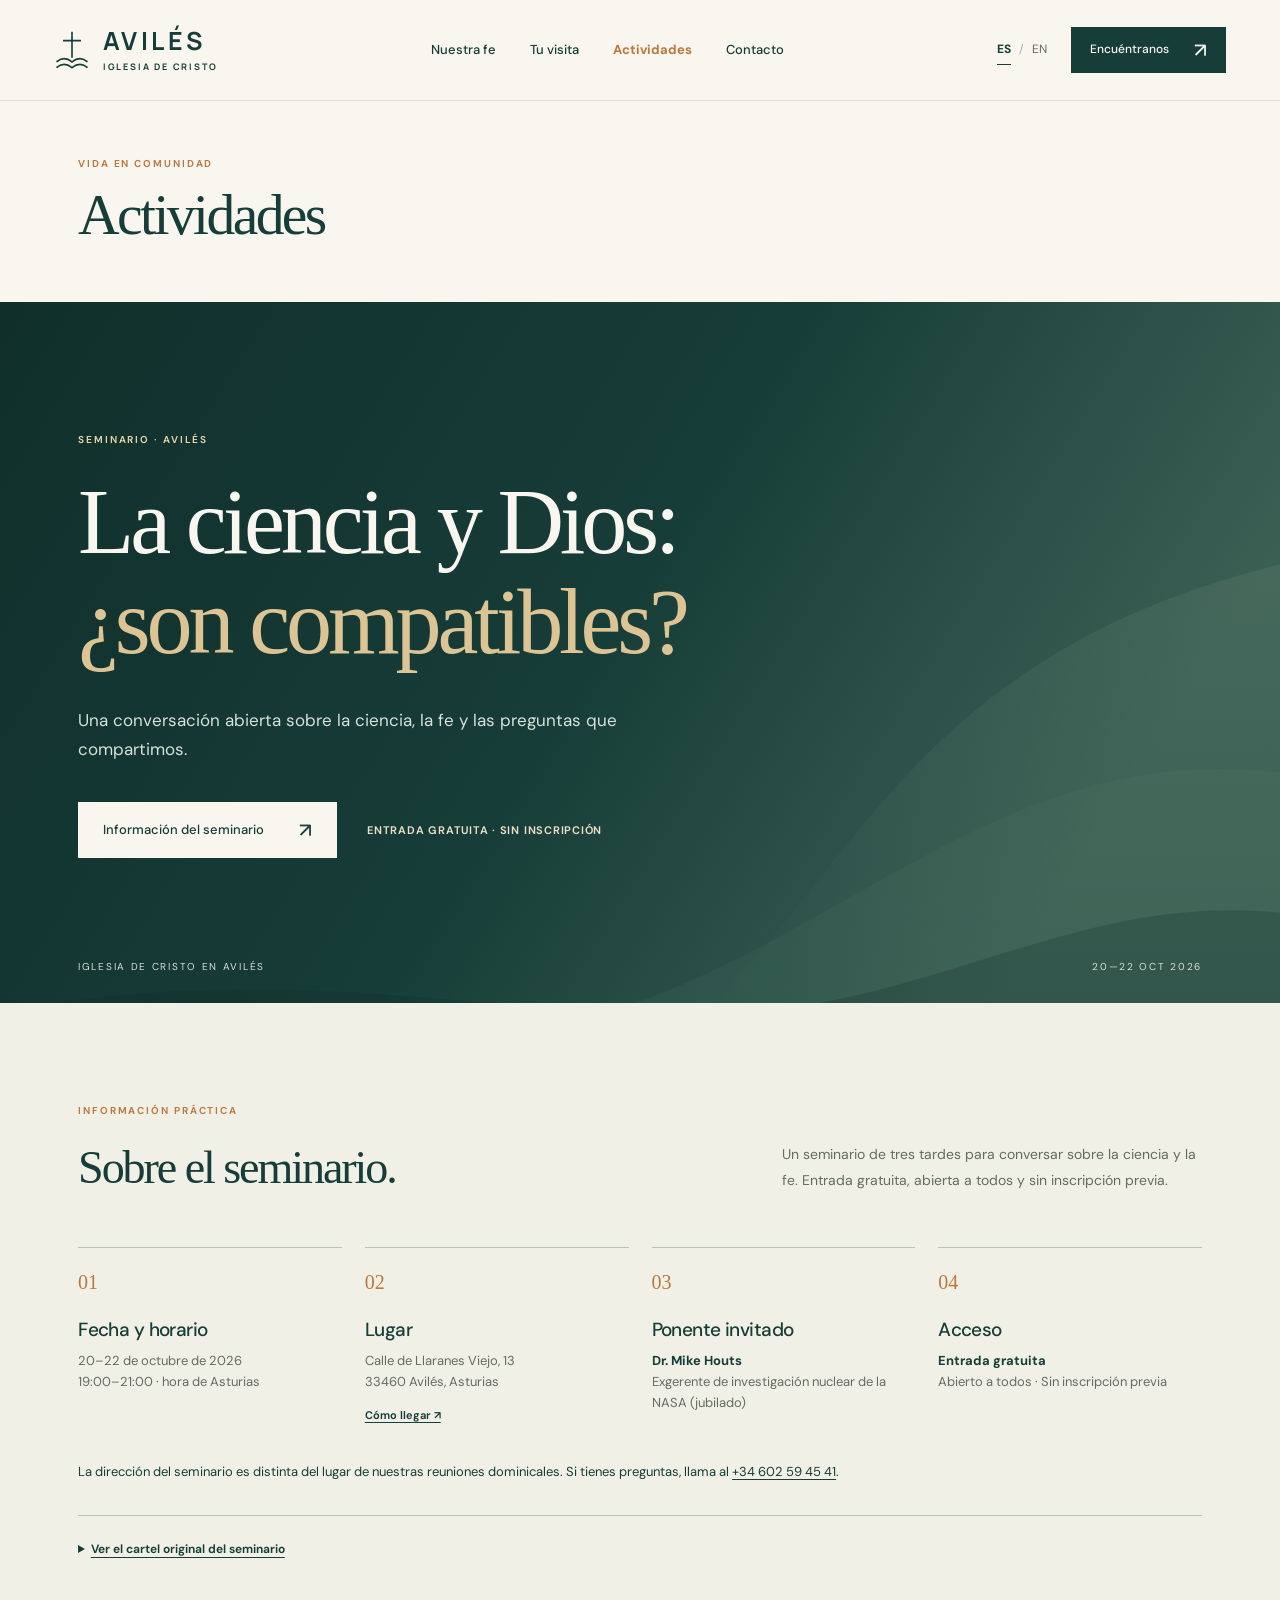
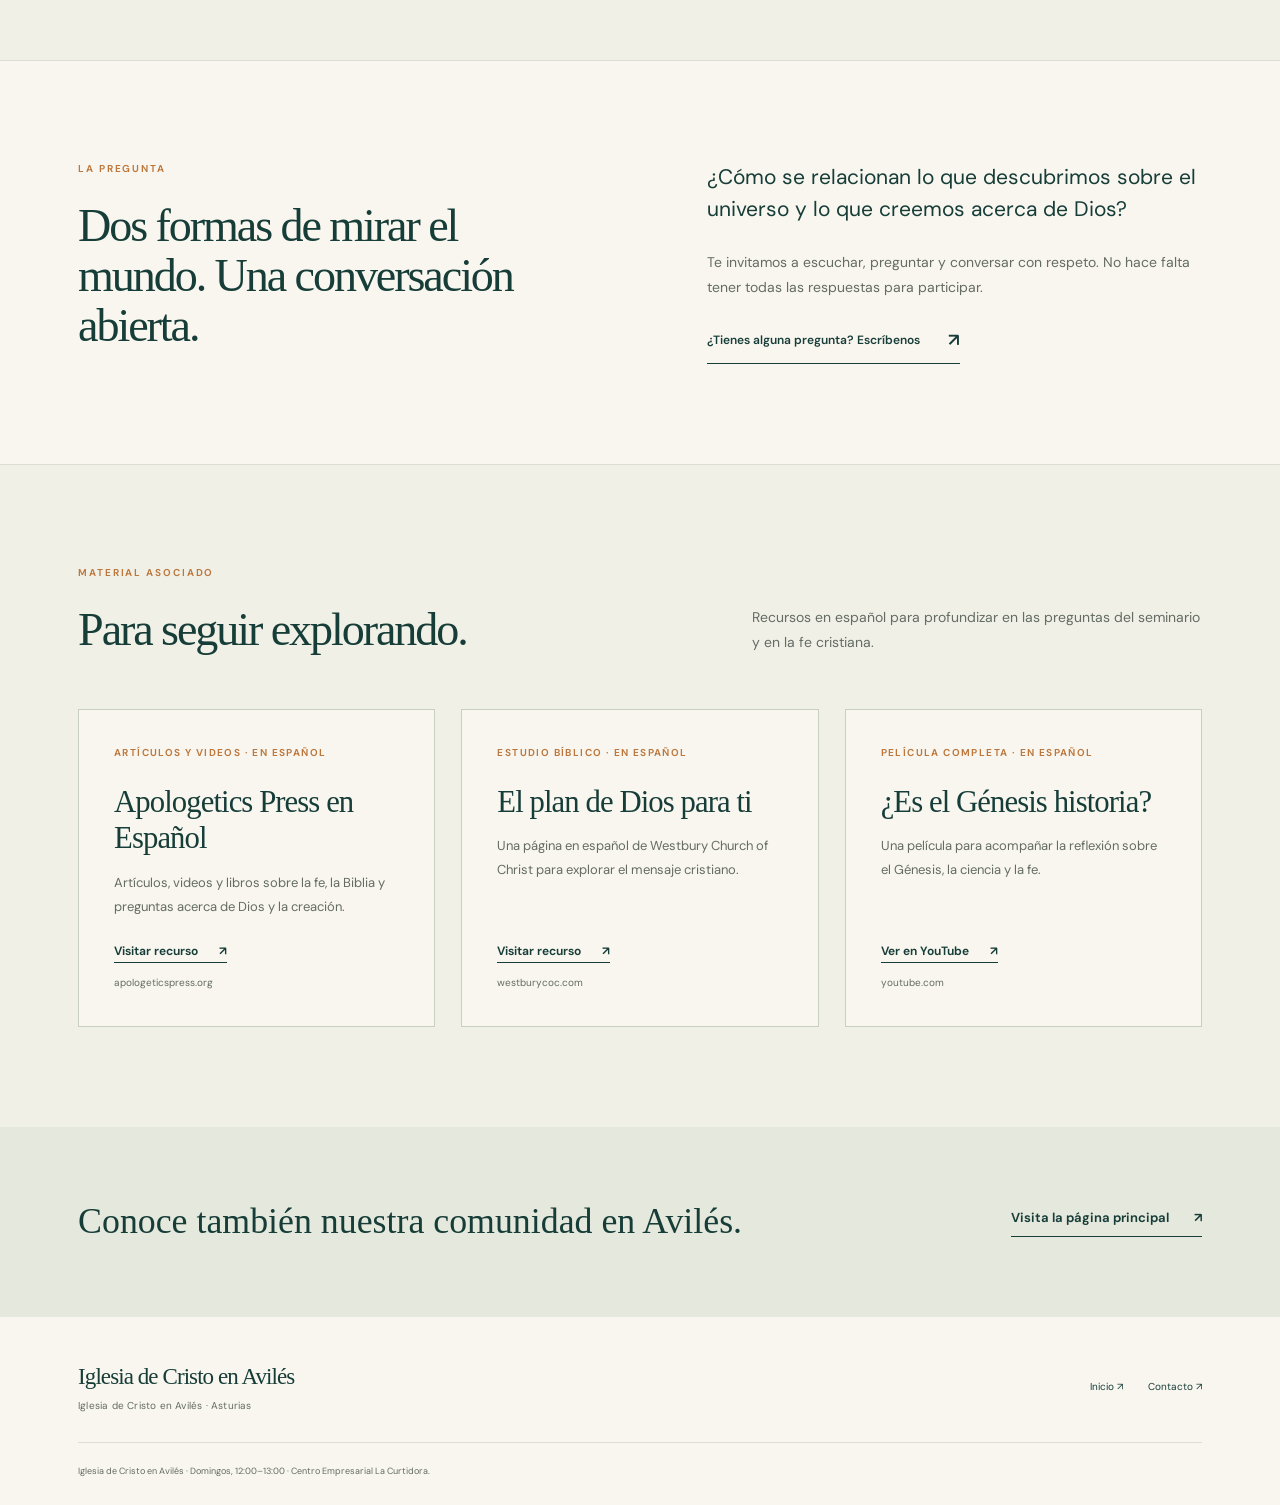
==== commit dea4c0a7: "Remove introductory paragraph beneath Activities heading" ====
--- a/activities.html
+++ b/activities.html
@@ -7,7 +7,7 @@
   <link rel="canonical" href="https://idc-aviles-asturias.org/activities.html">
   <meta name="theme-color" content="#173d38">
   <link rel="icon" href="assets/mark.svg" type="image/svg+xml">
-  <link rel="stylesheet" href="styles.css?v=activities-1"><script src="app.js?v=activities-1" defer></script>
+  <link rel="stylesheet" href="styles.css?v=activities-2"><script src="app.js?v=activities-2" defer></script>
 </head>
 <body class="conference-page">
 <a class="skip" href="#main" data-i18n="skip">Saltar al contenido</a>
@@ -17,7 +17,7 @@
   <div class="header-actions"><div class="languages" aria-label="Idioma / Language"><button type="button" data-lang="es" aria-pressed="true">ES</button><span>/</span><button type="button" data-lang="en" aria-pressed="false">EN</button></div><a class="button small" href="index.html#contacto" data-i18n="contact">Encuéntranos <span>↗</span></a><button class="menu" type="button" aria-controls="navigation" aria-expanded="false" aria-label="Abrir menú">☰</button></div>
 </header>
 <main id="main">
-  <section class="activities-intro" aria-labelledby="activities-title"><div><p class="eyebrow" data-i18n="activitiesLabel">VIDA EN COMUNIDAD</p><h1 id="activities-title" data-i18n="activitiesTitle">Actividades</h1></div><p data-i18n="activitiesIntro">Encuentros para aprender y compartir. Los carteles y materiales de nuestras actividades siguen disponibles aquí para que puedas volver a consultarlos.</p></section>
+  <section class="activities-intro" aria-labelledby="activities-title"><div><p class="eyebrow" data-i18n="activitiesLabel">VIDA EN COMUNIDAD</p><h1 id="activities-title" data-i18n="activitiesTitle">Actividades</h1></div></section>
   <article id="ciencia-y-dios" aria-labelledby="conference-title">
   <section class="conference-hero" aria-labelledby="conference-title"><div class="conference-hero-inner">
     <p class="eyebrow light" data-i18n="conferenceEyebrow">SEMINARIO · AVILÉS</p>
--- a/styles.css
+++ b/styles.css
@@ -16,4 +16,4 @@
 .conference-resources{background:#f0f0e7;border-top:1px solid var(--line)}.conference-resources .section-heading>p{max-width:450px}.conference-resource-grid{display:grid;grid-template-columns:repeat(3,minmax(0,1fr));gap:26px}.conference-resource-grid article{display:flex;flex-direction:column;align-items:flex-start;min-height:290px;padding:35px;border:1px solid #c8d0c1;background:var(--paper)}.conference-resource-grid .resource-type{font-size:10px;font-weight:650;letter-spacing:.14em;color:var(--gold)}.conference-resource-grid h3{font-family:var(--serif);font-size:clamp(25px,2.4vw,34px);font-weight:400;line-height:1.2;margin:22px 0 14px}.conference-resource-grid p{font-size:13px;line-height:1.8;max-width:420px}.conference-resource-grid a{margin-top:auto;padding-top:24px;font-size:12px;font-weight:650;border-bottom:1px solid currentColor}.conference-resource-grid a span{margin-left:18px}.conference-resource-grid small{display:block;margin-top:12px;font-size:10px;color:var(--muted)}@media(max-width:760px){.conference-resource-grid{grid-template-columns:1fr}.conference-resource-grid article{min-height:265px;padding:28px}}
 .conference-info-grid strong{color:var(--ink)}.conference-map{display:inline-block;font-size:11px;font-weight:650;text-decoration:underline;text-underline-offset:3px;margin-top:13px}.conference-flyer{margin-top:32px;border-top:1px solid #b8c5b5;padding-top:24px}.conference-flyer summary{cursor:pointer;width:fit-content;font-size:12px;font-weight:650;text-decoration:underline;text-underline-offset:4px}.conference-flyer figure{max-width:430px;margin:24px 0 0}.conference-flyer img{width:100%;height:auto;box-shadow:0 15px 40px #102d2920}.conference-flyer figcaption{font-size:11px;margin-top:10px;color:var(--muted)}
 
-.activities-intro{padding:55px 6.1vw;display:flex;align-items:center;justify-content:space-between;gap:50px;border-top:1px solid var(--line)}.activities-intro .eyebrow{margin-bottom:13px}.activities-intro h1{font-size:clamp(40px,4.5vw,62px)}.activities-intro>p{max-width:490px;font-size:14px;line-height:1.85}.conference-hero h2{line-height:1.09}.conference-resource-grid{grid-template-columns:repeat(auto-fit,minmax(220px,1fr))}@media(max-width:760px){.activities-intro{padding:38px 25px;display:block}.activities-intro>p{margin-top:22px;font-size:13px}.conference-resource-grid{grid-template-columns:1fr}}
+.activities-intro{padding:55px 6.1vw;display:flex;align-items:center;justify-content:space-between;gap:50px;border-top:1px solid var(--line)}.activities-intro .eyebrow{margin-bottom:13px}.activities-intro h1{font-size:clamp(40px,4.5vw,62px)}.conference-hero h2{line-height:1.09}.conference-resource-grid{grid-template-columns:repeat(auto-fit,minmax(220px,1fr))}@media(max-width:760px){.activities-intro{padding:38px 25px;display:block}.conference-resource-grid{grid-template-columns:1fr}}
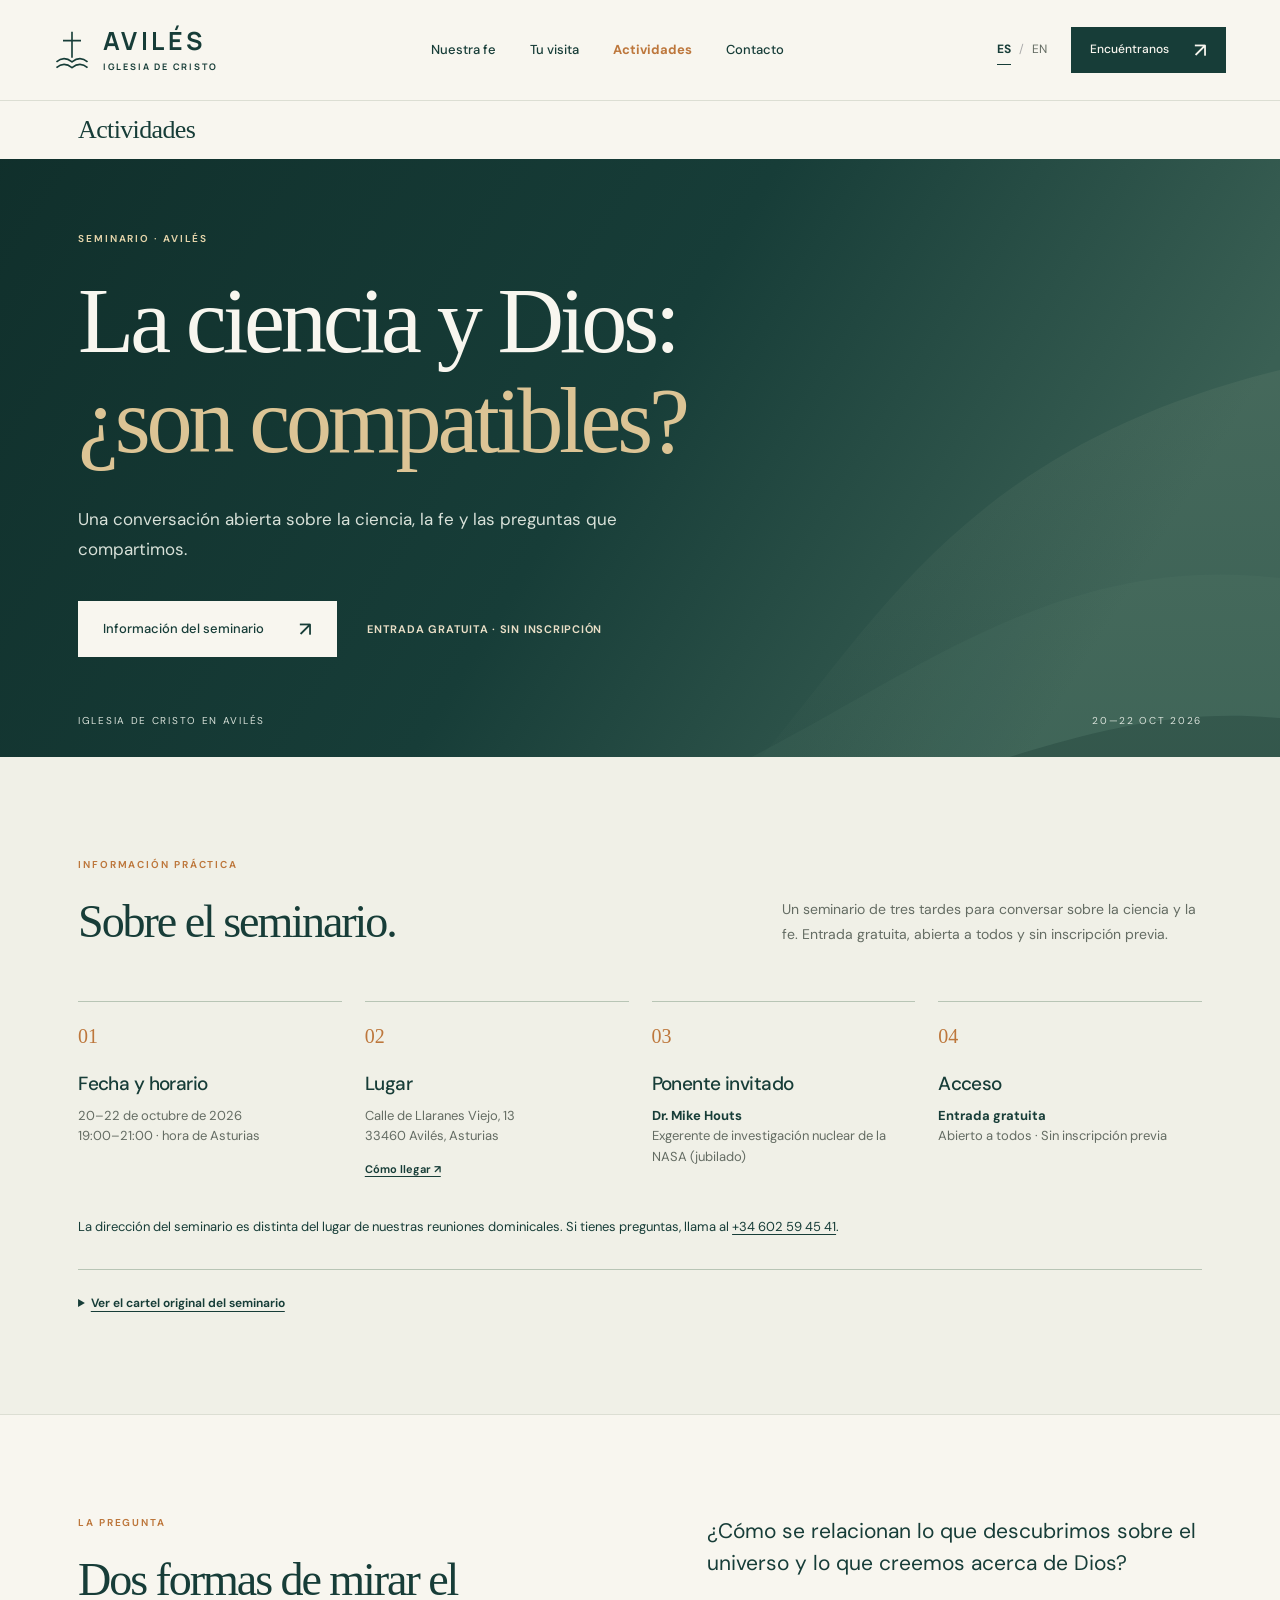
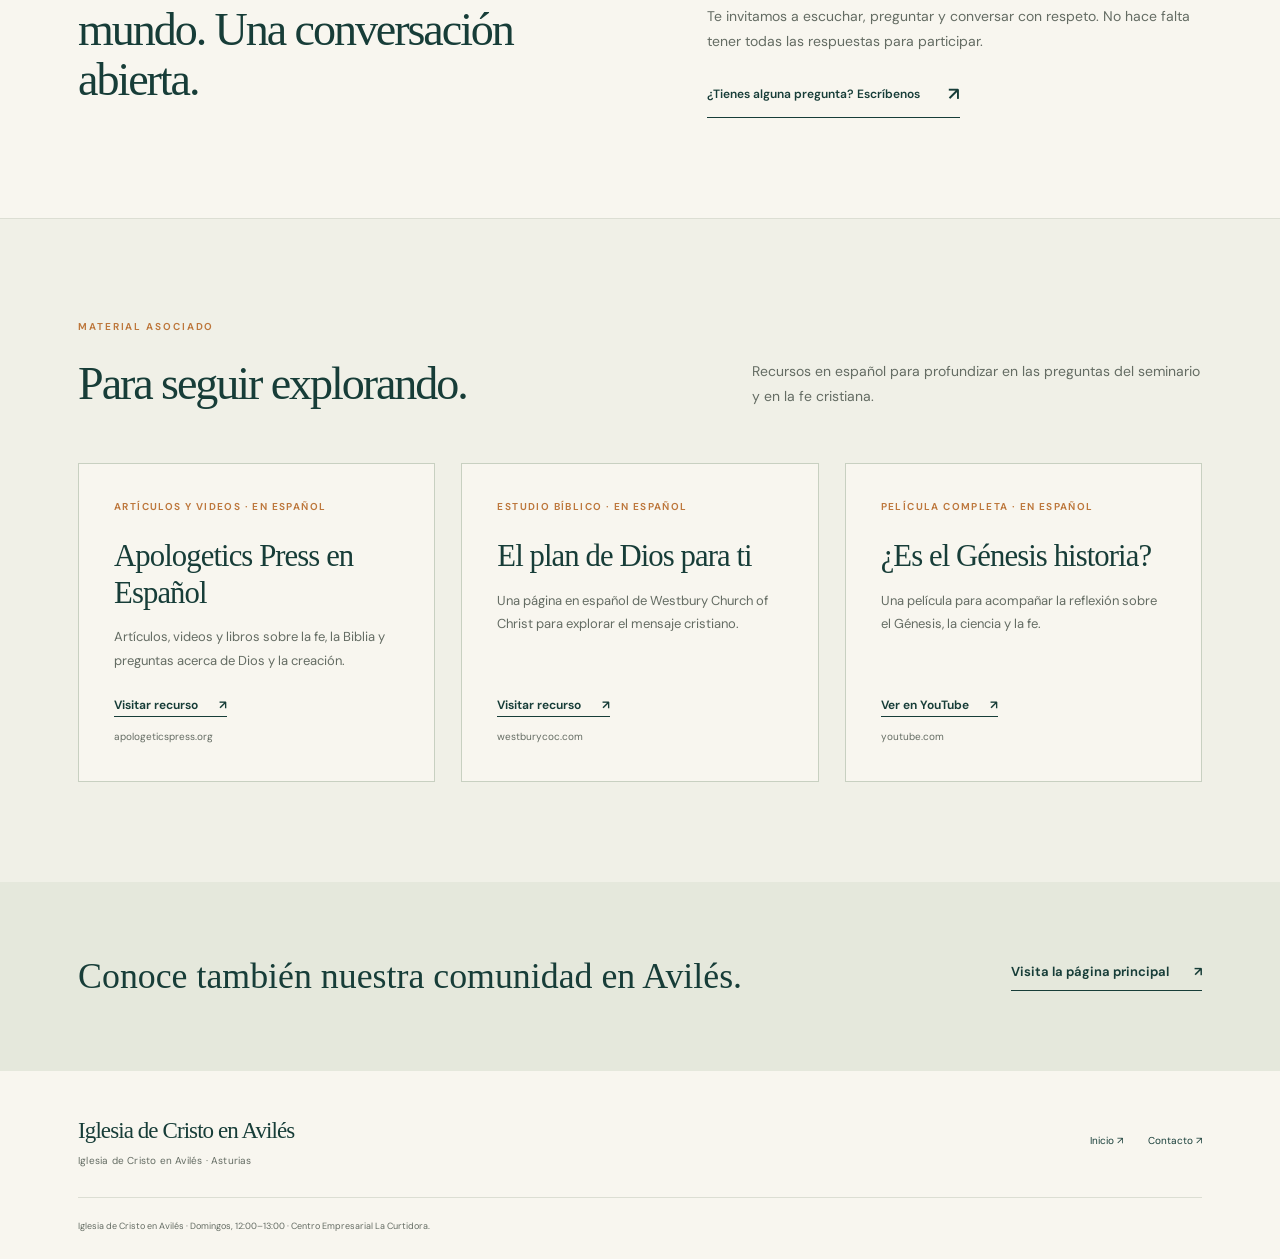
==== commit e6c46df1: "Compact Activities into a slim title bar" ====
--- a/activities.html
+++ b/activities.html
@@ -7,7 +7,7 @@
   <link rel="canonical" href="https://idc-aviles-asturias.org/activities.html">
   <meta name="theme-color" content="#173d38">
   <link rel="icon" href="assets/mark.svg" type="image/svg+xml">
-  <link rel="stylesheet" href="styles.css?v=activities-2"><script src="app.js?v=activities-2" defer></script>
+  <link rel="stylesheet" href="styles.css?v=activities-3"><script src="app.js?v=activities-3" defer></script>
 </head>
 <body class="conference-page">
 <a class="skip" href="#main" data-i18n="skip">Saltar al contenido</a>
@@ -17,7 +17,7 @@
   <div class="header-actions"><div class="languages" aria-label="Idioma / Language"><button type="button" data-lang="es" aria-pressed="true">ES</button><span>/</span><button type="button" data-lang="en" aria-pressed="false">EN</button></div><a class="button small" href="index.html#contacto" data-i18n="contact">Encuéntranos <span>↗</span></a><button class="menu" type="button" aria-controls="navigation" aria-expanded="false" aria-label="Abrir menú">☰</button></div>
 </header>
 <main id="main">
-  <section class="activities-intro" aria-labelledby="activities-title"><div><p class="eyebrow" data-i18n="activitiesLabel">VIDA EN COMUNIDAD</p><h1 id="activities-title" data-i18n="activitiesTitle">Actividades</h1></div></section>
+  <section class="activities-intro" aria-labelledby="activities-title"><h1 id="activities-title" data-i18n="activitiesTitle">Actividades</h1></section>
   <article id="ciencia-y-dios" aria-labelledby="conference-title">
   <section class="conference-hero" aria-labelledby="conference-title"><div class="conference-hero-inner">
     <p class="eyebrow light" data-i18n="conferenceEyebrow">SEMINARIO · AVILÉS</p>
--- a/styles.css
+++ b/styles.css
@@ -11,9 +11,9 @@
 .welcome-photo{margin:32px 0 0}.welcome-photo img{width:100%;height:auto;aspect-ratio:16/10;object-fit:cover;object-position:center 75%}.welcome-photo figcaption{margin-top:12px;font-size:12px;line-height:1.6;color:var(--muted)}
 .conference-immediate{margin-top:34px;font-size:13px;color:var(--ink)}.conference-immediate a{text-decoration:underline;text-underline-offset:3px}
 
-.conference-banner{display:flex;align-items:center;gap:24px;padding:25px 6.1vw;background:#e4e8df;border-bottom:1px solid var(--line)}.conference-banner-label{font-size:10px;font-weight:700;letter-spacing:.17em;color:var(--gold);white-space:nowrap}.conference-banner strong{font-family:var(--serif);font-weight:400;font-size:clamp(19px,2.1vw,28px);letter-spacing:-.025em;line-height:1.2}.conference-banner a{margin-left:auto;white-space:nowrap;font-size:12px;font-weight:650;border-bottom:1px solid currentColor;padding-bottom:5px}.conference-banner a span{margin-left:16px}.conference-page nav a[aria-current=page]{color:var(--gold);font-weight:700}.conference-hero{min-height:660px;position:relative;isolation:isolate;overflow:hidden;background:#173d38 url("assets/activities-horizon.svg") center/cover no-repeat;color:var(--paper)}.conference-hero-inner{position:relative;z-index:1;max-width:1050px;padding:130px 6.1vw 145px}.conference-hero h2{max-width:1040px;font-size:clamp(54px,7.2vw,112px);margin-bottom:33px}.conference-hero h2 em{font-style:normal;color:#dcc495}.conference-lead{max-width:540px;font-size:17px;line-height:1.75;color:#d8e1d9}.conference-hero-actions{display:flex;align-items:center;gap:30px;margin-top:37px}.conference-admission{font-size:11px;font-weight:650;letter-spacing:.07em;line-height:1.7;color:#eadfc7;max-width:250px}.conference-hero-foot{position:absolute;bottom:27px;left:6.1vw;right:6.1vw;display:flex;justify-content:space-between;font-size:10px;letter-spacing:.17em;color:#d8e1d9}.conference-details{background:#f0f0e7}.conference-details .section-heading>p{max-width:420px}.conference-info-grid{display:grid;grid-template-columns:repeat(4,minmax(0,1fr));gap:23px}.conference-info-grid article{border-top:1px solid #b8c5b5;padding-top:18px;min-height:155px}.conference-info-grid h3{font-size:19px;margin:19px 0 9px}.conference-info-grid p{font-size:13px;line-height:1.6}.conference-topic{display:grid;grid-template-columns:1fr 1fr;gap:12%;border-top:1px solid var(--line)}.conference-topic h2{max-width:650px}.conference-topic .lead{margin-bottom:24px}.conference-topic>div:last-child>p:not(.lead){font-size:14px;line-height:1.8}.conference-return{padding:65px 6.1vw;background:#e5e8dc;display:flex;align-items:center;justify-content:space-between;gap:25px}.conference-return p{font-family:var(--serif);font-size:clamp(23px,2.8vw,36px);color:var(--ink)}.conference-return a{font-size:13px;font-weight:650;white-space:nowrap;border-bottom:1px solid currentColor;padding-bottom:7px}.conference-return a span{margin-left:22px}
-@media(max-width:1100px){.conference-info-grid{grid-template-columns:repeat(2,minmax(0,1fr))}.conference-hero{min-height:620px}}@media(max-width:760px){.conference-banner{padding:23px 25px;display:grid;gap:8px}.conference-banner a{margin:8px 0 0;justify-self:start}.conference-hero{min-height:680px}.conference-hero-inner{padding:105px 25px 125px}.conference-hero h2{font-size:clamp(49px,11vw,72px)}.conference-lead{font-size:15px}.conference-hero-actions{display:flex;flex-direction:column;align-items:flex-start;gap:19px}.conference-hero-foot{left:25px;right:25px;font-size:8px}.conference-info-grid{grid-template-columns:1fr 1fr;gap:25px 18px}.conference-info-grid article{min-height:130px}.conference-info-grid h3{font-size:17px}.conference-topic{grid-template-columns:1fr;gap:27px}.conference-return{padding:45px 25px;display:block}.conference-return a{display:inline-block;margin-top:22px}}@media(max-width:420px){.conference-info-grid{grid-template-columns:1fr}.conference-hero h2{font-size:48px}.conference-hero{min-height:650px}}
+.conference-banner{display:flex;align-items:center;gap:24px;padding:25px 6.1vw;background:#e4e8df;border-bottom:1px solid var(--line)}.conference-banner-label{font-size:10px;font-weight:700;letter-spacing:.17em;color:var(--gold);white-space:nowrap}.conference-banner strong{font-family:var(--serif);font-weight:400;font-size:clamp(19px,2.1vw,28px);letter-spacing:-.025em;line-height:1.2}.conference-banner a{margin-left:auto;white-space:nowrap;font-size:12px;font-weight:650;border-bottom:1px solid currentColor;padding-bottom:5px}.conference-banner a span{margin-left:16px}.conference-page nav a[aria-current=page]{color:var(--gold);font-weight:700}.conference-hero{min-height:580px;position:relative;isolation:isolate;overflow:hidden;background:#173d38 url("assets/activities-horizon.svg") center/cover no-repeat;color:var(--paper)}.conference-hero-inner{position:relative;z-index:1;max-width:1050px;padding:72px 6.1vw 100px}.conference-hero h2{max-width:1040px;font-size:clamp(54px,7.2vw,112px);margin-bottom:33px}.conference-hero h2 em{font-style:normal;color:#dcc495}.conference-lead{max-width:540px;font-size:17px;line-height:1.75;color:#d8e1d9}.conference-hero-actions{display:flex;align-items:center;gap:30px;margin-top:37px}.conference-admission{font-size:11px;font-weight:650;letter-spacing:.07em;line-height:1.7;color:#eadfc7;max-width:250px}.conference-hero-foot{position:absolute;bottom:27px;left:6.1vw;right:6.1vw;display:flex;justify-content:space-between;font-size:10px;letter-spacing:.17em;color:#d8e1d9}.conference-details{background:#f0f0e7}.conference-details .section-heading>p{max-width:420px}.conference-info-grid{display:grid;grid-template-columns:repeat(4,minmax(0,1fr));gap:23px}.conference-info-grid article{border-top:1px solid #b8c5b5;padding-top:18px;min-height:155px}.conference-info-grid h3{font-size:19px;margin:19px 0 9px}.conference-info-grid p{font-size:13px;line-height:1.6}.conference-topic{display:grid;grid-template-columns:1fr 1fr;gap:12%;border-top:1px solid var(--line)}.conference-topic h2{max-width:650px}.conference-topic .lead{margin-bottom:24px}.conference-topic>div:last-child>p:not(.lead){font-size:14px;line-height:1.8}.conference-return{padding:65px 6.1vw;background:#e5e8dc;display:flex;align-items:center;justify-content:space-between;gap:25px}.conference-return p{font-family:var(--serif);font-size:clamp(23px,2.8vw,36px);color:var(--ink)}.conference-return a{font-size:13px;font-weight:650;white-space:nowrap;border-bottom:1px solid currentColor;padding-bottom:7px}.conference-return a span{margin-left:22px}
+@media(max-width:1100px){.conference-info-grid{grid-template-columns:repeat(2,minmax(0,1fr))}.conference-hero{min-height:0}}@media(max-width:760px){.conference-banner{padding:23px 25px;display:grid;gap:8px}.conference-banner a{margin:8px 0 0;justify-self:start}.conference-hero{min-height:0}.conference-hero-inner{padding:48px 25px 95px}.conference-hero h2{font-size:clamp(49px,11vw,72px)}.conference-lead{font-size:15px}.conference-hero-actions{display:flex;flex-direction:column;align-items:flex-start;gap:19px}.conference-hero-foot{left:25px;right:25px;font-size:8px}.conference-info-grid{grid-template-columns:1fr 1fr;gap:25px 18px}.conference-info-grid article{min-height:130px}.conference-info-grid h3{font-size:17px}.conference-topic{grid-template-columns:1fr;gap:27px}.conference-return{padding:45px 25px;display:block}.conference-return a{display:inline-block;margin-top:22px}}@media(max-width:420px){.conference-info-grid{grid-template-columns:1fr}.conference-hero h2{font-size:48px}.conference-hero{min-height:0}}
 .conference-resources{background:#f0f0e7;border-top:1px solid var(--line)}.conference-resources .section-heading>p{max-width:450px}.conference-resource-grid{display:grid;grid-template-columns:repeat(3,minmax(0,1fr));gap:26px}.conference-resource-grid article{display:flex;flex-direction:column;align-items:flex-start;min-height:290px;padding:35px;border:1px solid #c8d0c1;background:var(--paper)}.conference-resource-grid .resource-type{font-size:10px;font-weight:650;letter-spacing:.14em;color:var(--gold)}.conference-resource-grid h3{font-family:var(--serif);font-size:clamp(25px,2.4vw,34px);font-weight:400;line-height:1.2;margin:22px 0 14px}.conference-resource-grid p{font-size:13px;line-height:1.8;max-width:420px}.conference-resource-grid a{margin-top:auto;padding-top:24px;font-size:12px;font-weight:650;border-bottom:1px solid currentColor}.conference-resource-grid a span{margin-left:18px}.conference-resource-grid small{display:block;margin-top:12px;font-size:10px;color:var(--muted)}@media(max-width:760px){.conference-resource-grid{grid-template-columns:1fr}.conference-resource-grid article{min-height:265px;padding:28px}}
 .conference-info-grid strong{color:var(--ink)}.conference-map{display:inline-block;font-size:11px;font-weight:650;text-decoration:underline;text-underline-offset:3px;margin-top:13px}.conference-flyer{margin-top:32px;border-top:1px solid #b8c5b5;padding-top:24px}.conference-flyer summary{cursor:pointer;width:fit-content;font-size:12px;font-weight:650;text-decoration:underline;text-underline-offset:4px}.conference-flyer figure{max-width:430px;margin:24px 0 0}.conference-flyer img{width:100%;height:auto;box-shadow:0 15px 40px #102d2920}.conference-flyer figcaption{font-size:11px;margin-top:10px;color:var(--muted)}
 
-.activities-intro{padding:55px 6.1vw;display:flex;align-items:center;justify-content:space-between;gap:50px;border-top:1px solid var(--line)}.activities-intro .eyebrow{margin-bottom:13px}.activities-intro h1{font-size:clamp(40px,4.5vw,62px)}.conference-hero h2{line-height:1.09}.conference-resource-grid{grid-template-columns:repeat(auto-fit,minmax(220px,1fr))}@media(max-width:760px){.activities-intro{padding:38px 25px;display:block}.conference-resource-grid{grid-template-columns:1fr}}
+.activities-intro{padding:14px 6.1vw;border-top:1px solid var(--line)}.activities-intro h1{font-size:26px;line-height:1.15;letter-spacing:-.025em}.conference-hero h2{line-height:1.09}.conference-resource-grid{grid-template-columns:repeat(auto-fit,minmax(220px,1fr))}@media(max-width:760px){.activities-intro{padding:14px 25px}.activities-intro h1{font-size:24px}.conference-resource-grid{grid-template-columns:1fr}}
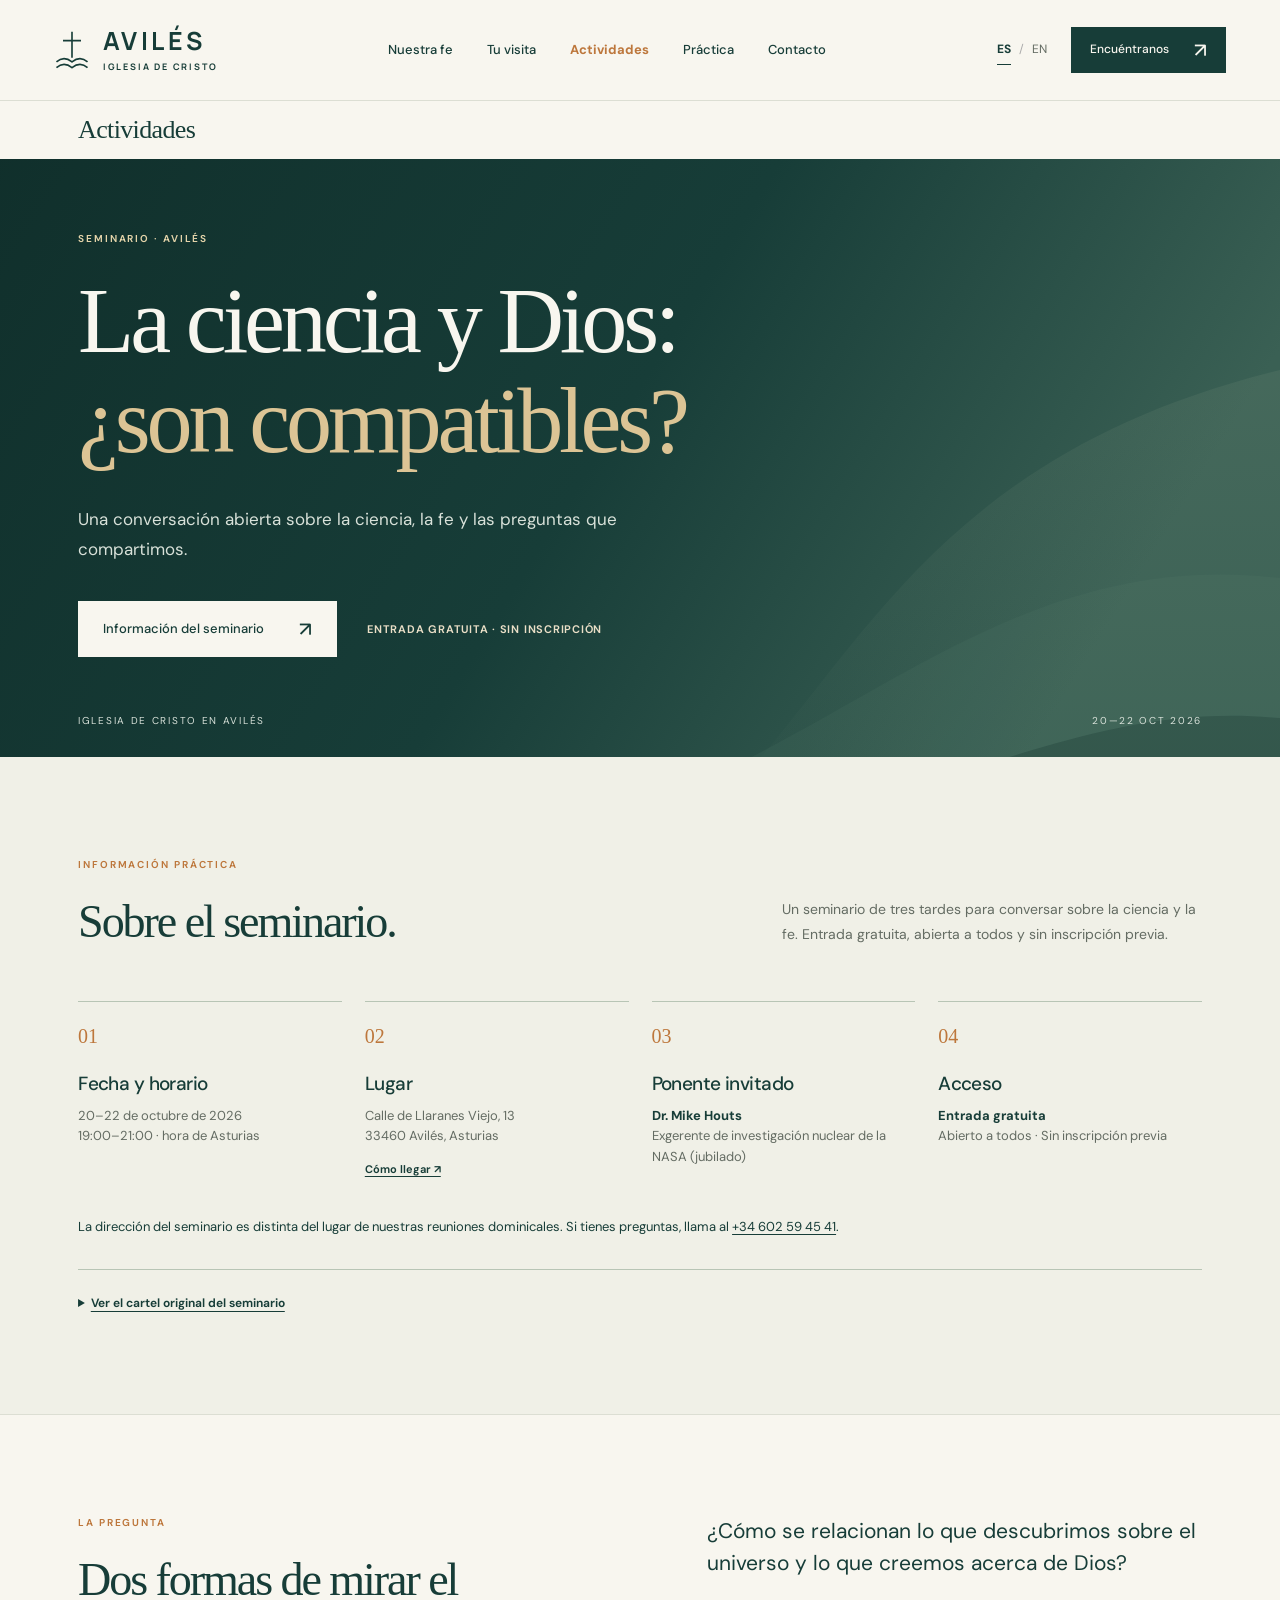
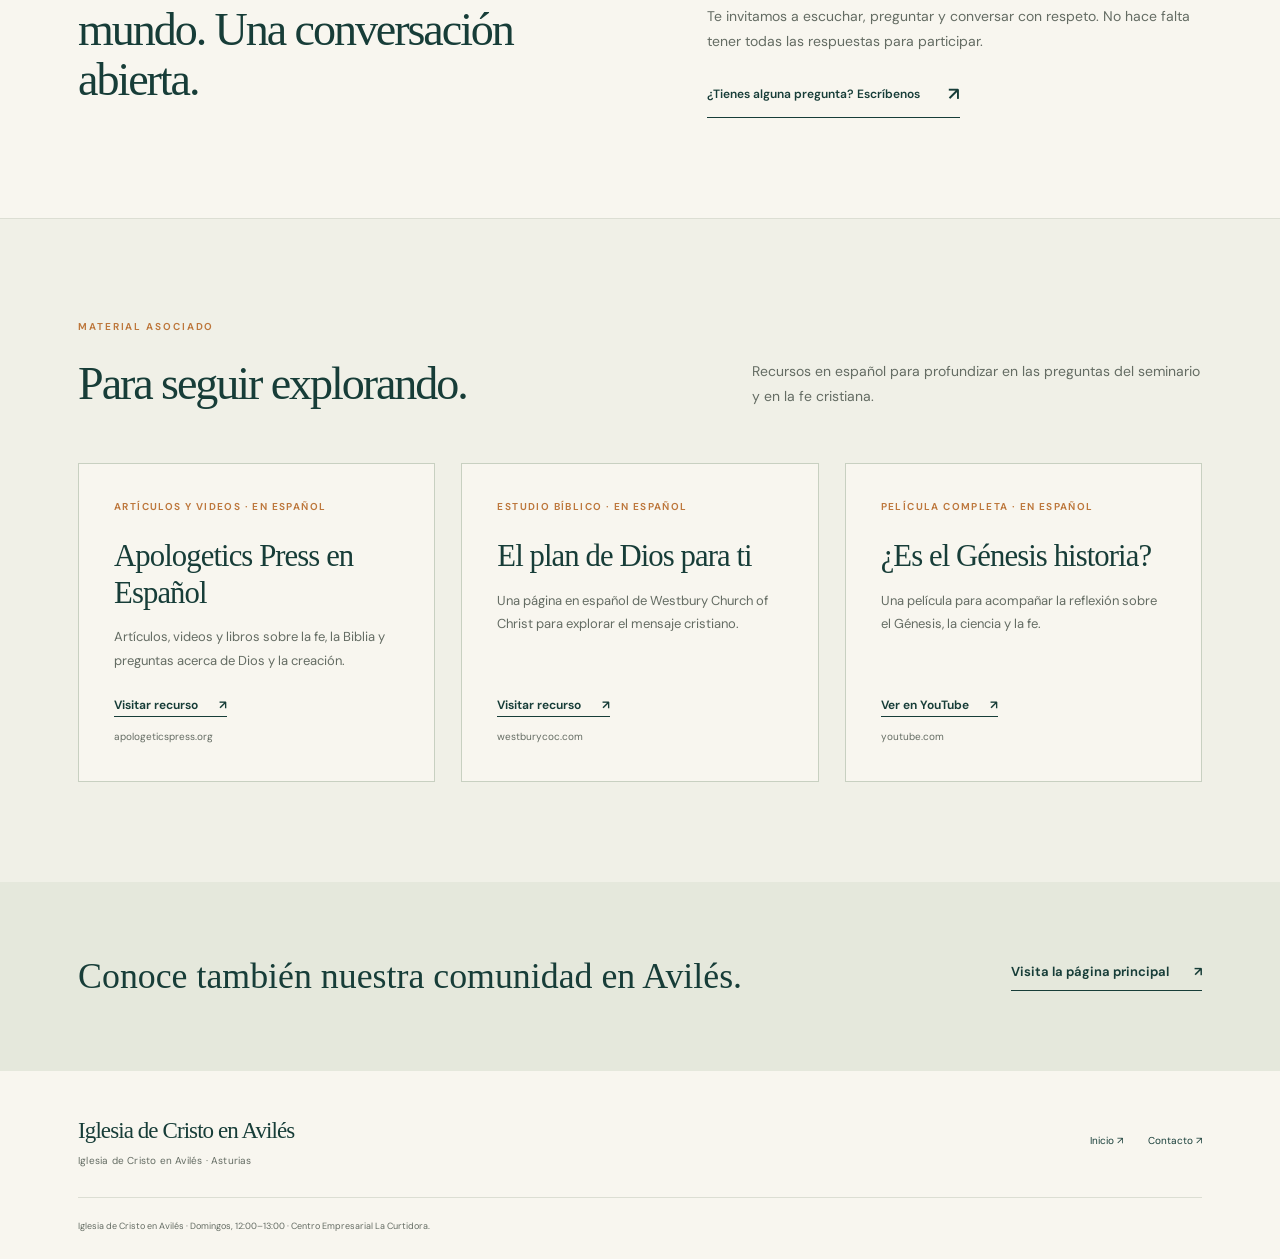
==== commit 525c97e4: "Add practice page to the main and mobile navigation" ====
--- a/activities.html
+++ b/activities.html
@@ -1,50 +1,50 @@
-<!doctype html>
-<html lang="es">
-<head>
-  <meta charset="UTF-8"><meta name="viewport" content="width=device-width,initial-scale=1">
-  <title>Actividades · Iglesia de Cristo en Avilés</title>
-  <meta name="description" content="Actividades, seminarios y recursos de la Iglesia de Cristo en Avilés. Consulta el cartel y los materiales de La ciencia y Dios: ¿son compatibles? Entrada gratuita, sin inscripción.">
-  <link rel="canonical" href="https://idc-aviles-asturias.org/activities.html">
-  <meta name="theme-color" content="#173d38">
-  <link rel="icon" href="assets/mark.svg" type="image/svg+xml">
-  <link rel="stylesheet" href="styles.css?v=activities-3"><script src="app.js?v=activities-3" defer></script>
-</head>
-<body class="conference-page">
-<a class="skip" href="#main" data-i18n="skip">Saltar al contenido</a>
-<header>
-  <a class="brand" href="index.html" aria-label="Iglesia de Cristo en Avilés"><svg viewBox="0 0 44 52" aria-hidden="true"><path d="M22 3v32M11 14h22M3 40q9-8 19 0 10-8 19 0M3 47q9-8 19 0 10-8 19 0"/></svg><span>AVILÉS<span class="brand-sub" data-i18n="brandSub">IGLESIA DE CRISTO</span></span></a>
-  <nav id="navigation" aria-label="Principal"><a href="index.html#fe" data-i18n="navFaith">Nuestra fe</a><a href="index.html#visita" data-i18n="navVisit">Tu visita</a><a href="activities.html" aria-current="page" data-i18n="navActivities">Actividades</a><a href="index.html#contacto" data-i18n="contactShort">Contacto</a></nav>
-  <div class="header-actions"><div class="languages" aria-label="Idioma / Language"><button type="button" data-lang="es" aria-pressed="true">ES</button><span>/</span><button type="button" data-lang="en" aria-pressed="false">EN</button></div><a class="button small" href="index.html#contacto" data-i18n="contact">Encuéntranos <span>↗</span></a><button class="menu" type="button" aria-controls="navigation" aria-expanded="false" aria-label="Abrir menú">☰</button></div>
-</header>
-<main id="main">
-  <section class="activities-intro" aria-labelledby="activities-title"><h1 id="activities-title" data-i18n="activitiesTitle">Actividades</h1></section>
-  <article id="ciencia-y-dios" aria-labelledby="conference-title">
-  <section class="conference-hero" aria-labelledby="conference-title"><div class="conference-hero-inner">
-    <p class="eyebrow light" data-i18n="conferenceEyebrow">SEMINARIO · AVILÉS</p>
-    <h2 id="conference-title" data-i18n="conferenceTitle">La ciencia y Dios:<br><em>¿son compatibles?</em></h2>
-    <p class="conference-lead" data-i18n="conferenceLead">Una conversación abierta sobre la ciencia, la fe y las preguntas que compartimos.</p>
-    <div class="conference-hero-actions"><a class="button cream" href="#detalles" data-i18n="conferenceCta">Información del seminario <span>↗</span></a><span class="conference-admission" data-i18n="conferenceAdmission">ENTRADA GRATUITA · SIN INSCRIPCIÓN</span></div>
-  </div><div class="conference-hero-foot"><span data-i18n="conferenceHost">IGLESIA DE CRISTO EN AVILÉS</span><span>20—22 OCT 2026</span></div></section>
-  <section class="conference-details section" id="detalles"><div class="section-heading"><div><p class="eyebrow" data-i18n="conferenceDetailsLabel">INFORMACIÓN PRÁCTICA</p><h2 data-i18n="conferenceDetailsTitle">Sobre el seminario.</h2></div><p data-i18n="conferenceDetailsIntro">Un seminario de tres tardes para conversar sobre la ciencia y la fe. Entrada gratuita, abierta a todos y sin inscripción previa.</p></div>
-    <div class="conference-info-grid">
-      <article><span class="number">01</span><h3 data-i18n="conferenceDateLabel">Fecha y horario</h3><p data-i18n="conferenceDate">20–22 de octubre de 2026<br>19:00–21:00 · hora de Asturias</p></article>
-      <article><span class="number">02</span><h3 data-i18n="conferenceVenueLabel">Lugar</h3><p data-i18n="conferenceVenue">Calle de Llaranes Viejo, 13<br>33460 Avilés, Asturias</p><a class="conference-map" href="https://www.google.com/maps/search/?api=1&amp;query=Calle+de+Llaranes+Viejo+13%2C+33460+Avil%C3%A9s%2C+Asturias" target="_blank" rel="noopener noreferrer" data-i18n="conferenceMap">Cómo llegar ↗</a></article>
-      <article><span class="number">03</span><h3 data-i18n="conferenceSpeakerLabel">Ponente invitado</h3><p data-i18n="conferenceSpeaker"><strong>Dr. Mike Houts</strong><br>Exgerente de investigación nuclear de la NASA (jubilado)</p></article>
-      <article><span class="number">04</span><h3 data-i18n="conferenceEntryLabel">Acceso</h3><p data-i18n="conferenceEntry"><strong>Entrada gratuita</strong><br>Abierto a todos · Sin inscripción previa</p></article>
-    </div>
-    <p class="conference-immediate" data-i18n="conferenceImmediate">La dirección del seminario es distinta del lugar de nuestras reuniones dominicales. Si tienes preguntas, llama al <a href="tel:+34602594541">+34 602 59 45 41</a>.</p>
-    <details class="conference-flyer"><summary data-i18n="conferenceFlyerToggle">Ver el cartel original del seminario</summary><figure><img src="assets/science-god-seminar-flyer.jpg" alt="Cartel del seminario La ciencia y Dios: ¿son compatibles?, con fechas, horario, ponente y dirección" width="960" height="1280" loading="lazy"><figcaption data-i18n="conferenceFlyerCaption">Cartel del seminario · 20–22 de octubre</figcaption></figure></details>
-  </section>
-  <section class="conference-topic section"><div><p class="eyebrow" data-i18n="conferenceTopicLabel">LA PREGUNTA</p><h2 data-i18n="conferenceTopicTitle">Dos formas de mirar el mundo. Una conversación abierta.</h2></div><div><p class="lead" data-i18n="conferenceTopicLead">¿Cómo se relacionan lo que descubrimos sobre el universo y lo que creemos acerca de Dios?</p><p data-i18n="conferenceTopicCopy">Te invitamos a escuchar, preguntar y conversar con respeto. No hace falta tener todas las respuestas para participar.</p><a class="text-link" href="mailto:idcaviles.es@gmail.com?subject=Actividad%3A%20La%20ciencia%20y%20Dios" data-i18n="conferenceQuestions">¿Tienes alguna pregunta? Escríbenos <span>↗</span></a></div></section>
-  <section class="conference-resources section" id="recursos" aria-labelledby="conference-resources-title"><div class="section-heading"><div><p class="eyebrow" data-i18n="conferenceResourcesLabel">MATERIAL ASOCIADO</p><h2 id="conference-resources-title" data-i18n="conferenceResourcesTitle">Para seguir explorando.</h2></div><p data-i18n="conferenceResourcesIntro">Recursos en español para profundizar en las preguntas del seminario y en la fe cristiana.</p></div>
-    <div class="conference-resource-grid">
-      <article><span class="resource-type" data-i18n="conferenceResource1Type">ARTÍCULOS Y VIDEOS · EN ESPAÑOL</span><h3>Apologetics Press en Español</h3><p data-i18n="conferenceResource1Copy">Artículos, videos y libros sobre la fe, la Biblia y preguntas acerca de Dios y la creación.</p><a href="https://apologeticspress.org/other-languages/espanol/" target="_blank" rel="noopener noreferrer" data-i18n="conferenceResourceVisit">Visitar recurso <span aria-hidden="true">↗</span></a><small>apologeticspress.org</small></article>
-      <article><span class="resource-type" data-i18n="conferenceResource2Type">ESTUDIO BÍBLICO · EN ESPAÑOL</span><h3 data-i18n="conferenceResource2Title">El plan de Dios para ti</h3><p data-i18n="conferenceResource2Copy">Una página en español de Westbury Church of Christ para explorar el mensaje cristiano.</p><a href="https://www.westburycoc.com/godsplan-es" target="_blank" rel="noopener noreferrer" data-i18n="conferenceResourceVisit">Visitar recurso <span aria-hidden="true">↗</span></a><small>westburycoc.com</small></article>
-      <article><span class="resource-type" data-i18n="conferenceVideoType">PELÍCULA COMPLETA · EN ESPAÑOL</span><h3 data-i18n="conferenceVideoTitle">¿Es el Génesis historia?</h3><p data-i18n="conferenceVideoCopy">Una película para acompañar la reflexión sobre el Génesis, la ciencia y la fe.</p><a href="https://www.youtube.com/watch?v=2jB8Xi9Rw18" target="_blank" rel="noopener noreferrer" data-i18n="conferenceVideoWatch">Ver en YouTube <span aria-hidden="true">↗</span></a><small>youtube.com</small></article>
-    </div>
-  </section>
-  </article>
-  <section class="conference-return"><p data-i18n="conferenceReturnText">Conoce también nuestra comunidad en Avilés.</p><a href="index.html" data-i18n="conferenceReturn">Visita la página principal <span>↗</span></a></section>
-</main>
-<footer><a class="footer-brand" href="index.html"><strong data-i18n="brandName" style="font-weight:inherit">Iglesia de Cristo en Avilés</strong><span data-i18n="footerSub">Iglesia de Cristo en Avilés · Asturias</span></a><div class="footer-links"><a href="index.html" data-i18n="homeLink">Inicio ↗</a><a href="index.html#contacto" data-i18n="contactFooter">Contacto ↗</a></div><p data-i18n="footerNote">Iglesia de Cristo en Avilés · Domingos, 12:00–13:00 · Centro Empresarial La Curtidora.</p></footer>
-</body></html>
+<!doctype html>
+<html lang="es">
+<head>
+  <meta charset="UTF-8"><meta name="viewport" content="width=device-width,initial-scale=1">
+  <title>Actividades · Iglesia de Cristo en Avilés</title>
+  <meta name="description" content="Actividades, seminarios y recursos de la Iglesia de Cristo en Avilés. Consulta el cartel y los materiales de La ciencia y Dios: ¿son compatibles? Entrada gratuita, sin inscripción.">
+  <link rel="canonical" href="https://idc-aviles-asturias.org/activities.html">
+  <meta name="theme-color" content="#173d38">
+  <link rel="icon" href="assets/mark.svg" type="image/svg+xml">
+  <link rel="stylesheet" href="styles.css?v=activities-3"><script src="app.js?v=practice-menu-1" defer></script>
+</head>
+<body class="conference-page">
+<a class="skip" href="#main" data-i18n="skip">Saltar al contenido</a>
+<header>
+  <a class="brand" href="index.html" aria-label="Iglesia de Cristo en Avilés"><svg viewBox="0 0 44 52" aria-hidden="true"><path d="M22 3v32M11 14h22M3 40q9-8 19 0 10-8 19 0M3 47q9-8 19 0 10-8 19 0"/></svg><span>AVILÉS<span class="brand-sub" data-i18n="brandSub">IGLESIA DE CRISTO</span></span></a>
+  <nav id="navigation" aria-label="Principal"><a href="index.html#fe" data-i18n="navFaith">Nuestra fe</a><a href="index.html#visita" data-i18n="navVisit">Tu visita</a><a href="activities.html" aria-current="page" data-i18n="navActivities">Actividades</a><a href="practica.html" data-i18n="navPractice">Práctica</a><a href="index.html#contacto" data-i18n="contactShort">Contacto</a></nav>
+  <div class="header-actions"><div class="languages" aria-label="Idioma / Language"><button type="button" data-lang="es" aria-pressed="true">ES</button><span>/</span><button type="button" data-lang="en" aria-pressed="false">EN</button></div><a class="button small" href="index.html#contacto" data-i18n="contact">Encuéntranos <span>↗</span></a><button class="menu" type="button" aria-controls="navigation" aria-expanded="false" aria-label="Abrir menú">☰</button></div>
+</header>
+<main id="main">
+  <section class="activities-intro" aria-labelledby="activities-title"><h1 id="activities-title" data-i18n="activitiesTitle">Actividades</h1></section>
+  <article id="ciencia-y-dios" aria-labelledby="conference-title">
+  <section class="conference-hero" aria-labelledby="conference-title"><div class="conference-hero-inner">
+    <p class="eyebrow light" data-i18n="conferenceEyebrow">SEMINARIO · AVILÉS</p>
+    <h2 id="conference-title" data-i18n="conferenceTitle">La ciencia y Dios:<br><em>¿son compatibles?</em></h2>
+    <p class="conference-lead" data-i18n="conferenceLead">Una conversación abierta sobre la ciencia, la fe y las preguntas que compartimos.</p>
+    <div class="conference-hero-actions"><a class="button cream" href="#detalles" data-i18n="conferenceCta">Información del seminario <span>↗</span></a><span class="conference-admission" data-i18n="conferenceAdmission">ENTRADA GRATUITA · SIN INSCRIPCIÓN</span></div>
+  </div><div class="conference-hero-foot"><span data-i18n="conferenceHost">IGLESIA DE CRISTO EN AVILÉS</span><span>20—22 OCT 2026</span></div></section>
+  <section class="conference-details section" id="detalles"><div class="section-heading"><div><p class="eyebrow" data-i18n="conferenceDetailsLabel">INFORMACIÓN PRÁCTICA</p><h2 data-i18n="conferenceDetailsTitle">Sobre el seminario.</h2></div><p data-i18n="conferenceDetailsIntro">Un seminario de tres tardes para conversar sobre la ciencia y la fe. Entrada gratuita, abierta a todos y sin inscripción previa.</p></div>
+    <div class="conference-info-grid">
+      <article><span class="number">01</span><h3 data-i18n="conferenceDateLabel">Fecha y horario</h3><p data-i18n="conferenceDate">20–22 de octubre de 2026<br>19:00–21:00 · hora de Asturias</p></article>
+      <article><span class="number">02</span><h3 data-i18n="conferenceVenueLabel">Lugar</h3><p data-i18n="conferenceVenue">Calle de Llaranes Viejo, 13<br>33460 Avilés, Asturias</p><a class="conference-map" href="https://www.google.com/maps/search/?api=1&amp;query=Calle+de+Llaranes+Viejo+13%2C+33460+Avil%C3%A9s%2C+Asturias" target="_blank" rel="noopener noreferrer" data-i18n="conferenceMap">Cómo llegar ↗</a></article>
+      <article><span class="number">03</span><h3 data-i18n="conferenceSpeakerLabel">Ponente invitado</h3><p data-i18n="conferenceSpeaker"><strong>Dr. Mike Houts</strong><br>Exgerente de investigación nuclear de la NASA (jubilado)</p></article>
+      <article><span class="number">04</span><h3 data-i18n="conferenceEntryLabel">Acceso</h3><p data-i18n="conferenceEntry"><strong>Entrada gratuita</strong><br>Abierto a todos · Sin inscripción previa</p></article>
+    </div>
+    <p class="conference-immediate" data-i18n="conferenceImmediate">La dirección del seminario es distinta del lugar de nuestras reuniones dominicales. Si tienes preguntas, llama al <a href="tel:+34602594541">+34 602 59 45 41</a>.</p>
+    <details class="conference-flyer"><summary data-i18n="conferenceFlyerToggle">Ver el cartel original del seminario</summary><figure><img src="assets/science-god-seminar-flyer.jpg" alt="Cartel del seminario La ciencia y Dios: ¿son compatibles?, con fechas, horario, ponente y dirección" width="960" height="1280" loading="lazy"><figcaption data-i18n="conferenceFlyerCaption">Cartel del seminario · 20–22 de octubre</figcaption></figure></details>
+  </section>
+  <section class="conference-topic section"><div><p class="eyebrow" data-i18n="conferenceTopicLabel">LA PREGUNTA</p><h2 data-i18n="conferenceTopicTitle">Dos formas de mirar el mundo. Una conversación abierta.</h2></div><div><p class="lead" data-i18n="conferenceTopicLead">¿Cómo se relacionan lo que descubrimos sobre el universo y lo que creemos acerca de Dios?</p><p data-i18n="conferenceTopicCopy">Te invitamos a escuchar, preguntar y conversar con respeto. No hace falta tener todas las respuestas para participar.</p><a class="text-link" href="mailto:idcaviles.es@gmail.com?subject=Actividad%3A%20La%20ciencia%20y%20Dios" data-i18n="conferenceQuestions">¿Tienes alguna pregunta? Escríbenos <span>↗</span></a></div></section>
+  <section class="conference-resources section" id="recursos" aria-labelledby="conference-resources-title"><div class="section-heading"><div><p class="eyebrow" data-i18n="conferenceResourcesLabel">MATERIAL ASOCIADO</p><h2 id="conference-resources-title" data-i18n="conferenceResourcesTitle">Para seguir explorando.</h2></div><p data-i18n="conferenceResourcesIntro">Recursos en español para profundizar en las preguntas del seminario y en la fe cristiana.</p></div>
+    <div class="conference-resource-grid">
+      <article><span class="resource-type" data-i18n="conferenceResource1Type">ARTÍCULOS Y VIDEOS · EN ESPAÑOL</span><h3>Apologetics Press en Español</h3><p data-i18n="conferenceResource1Copy">Artículos, videos y libros sobre la fe, la Biblia y preguntas acerca de Dios y la creación.</p><a href="https://apologeticspress.org/other-languages/espanol/" target="_blank" rel="noopener noreferrer" data-i18n="conferenceResourceVisit">Visitar recurso <span aria-hidden="true">↗</span></a><small>apologeticspress.org</small></article>
+      <article><span class="resource-type" data-i18n="conferenceResource2Type">ESTUDIO BÍBLICO · EN ESPAÑOL</span><h3 data-i18n="conferenceResource2Title">El plan de Dios para ti</h3><p data-i18n="conferenceResource2Copy">Una página en español de Westbury Church of Christ para explorar el mensaje cristiano.</p><a href="https://www.westburycoc.com/godsplan-es" target="_blank" rel="noopener noreferrer" data-i18n="conferenceResourceVisit">Visitar recurso <span aria-hidden="true">↗</span></a><small>westburycoc.com</small></article>
+      <article><span class="resource-type" data-i18n="conferenceVideoType">PELÍCULA COMPLETA · EN ESPAÑOL</span><h3 data-i18n="conferenceVideoTitle">¿Es el Génesis historia?</h3><p data-i18n="conferenceVideoCopy">Una película para acompañar la reflexión sobre el Génesis, la ciencia y la fe.</p><a href="https://www.youtube.com/watch?v=2jB8Xi9Rw18" target="_blank" rel="noopener noreferrer" data-i18n="conferenceVideoWatch">Ver en YouTube <span aria-hidden="true">↗</span></a><small>youtube.com</small></article>
+    </div>
+  </section>
+  </article>
+  <section class="conference-return"><p data-i18n="conferenceReturnText">Conoce también nuestra comunidad en Avilés.</p><a href="index.html" data-i18n="conferenceReturn">Visita la página principal <span>↗</span></a></section>
+</main>
+<footer><a class="footer-brand" href="index.html"><strong data-i18n="brandName" style="font-weight:inherit">Iglesia de Cristo en Avilés</strong><span data-i18n="footerSub">Iglesia de Cristo en Avilés · Asturias</span></a><div class="footer-links"><a href="index.html" data-i18n="homeLink">Inicio ↗</a><a href="index.html#contacto" data-i18n="contactFooter">Contacto ↗</a></div><p data-i18n="footerNote">Iglesia de Cristo en Avilés · Domingos, 12:00–13:00 · Centro Empresarial La Curtidora.</p></footer>
+</body></html>
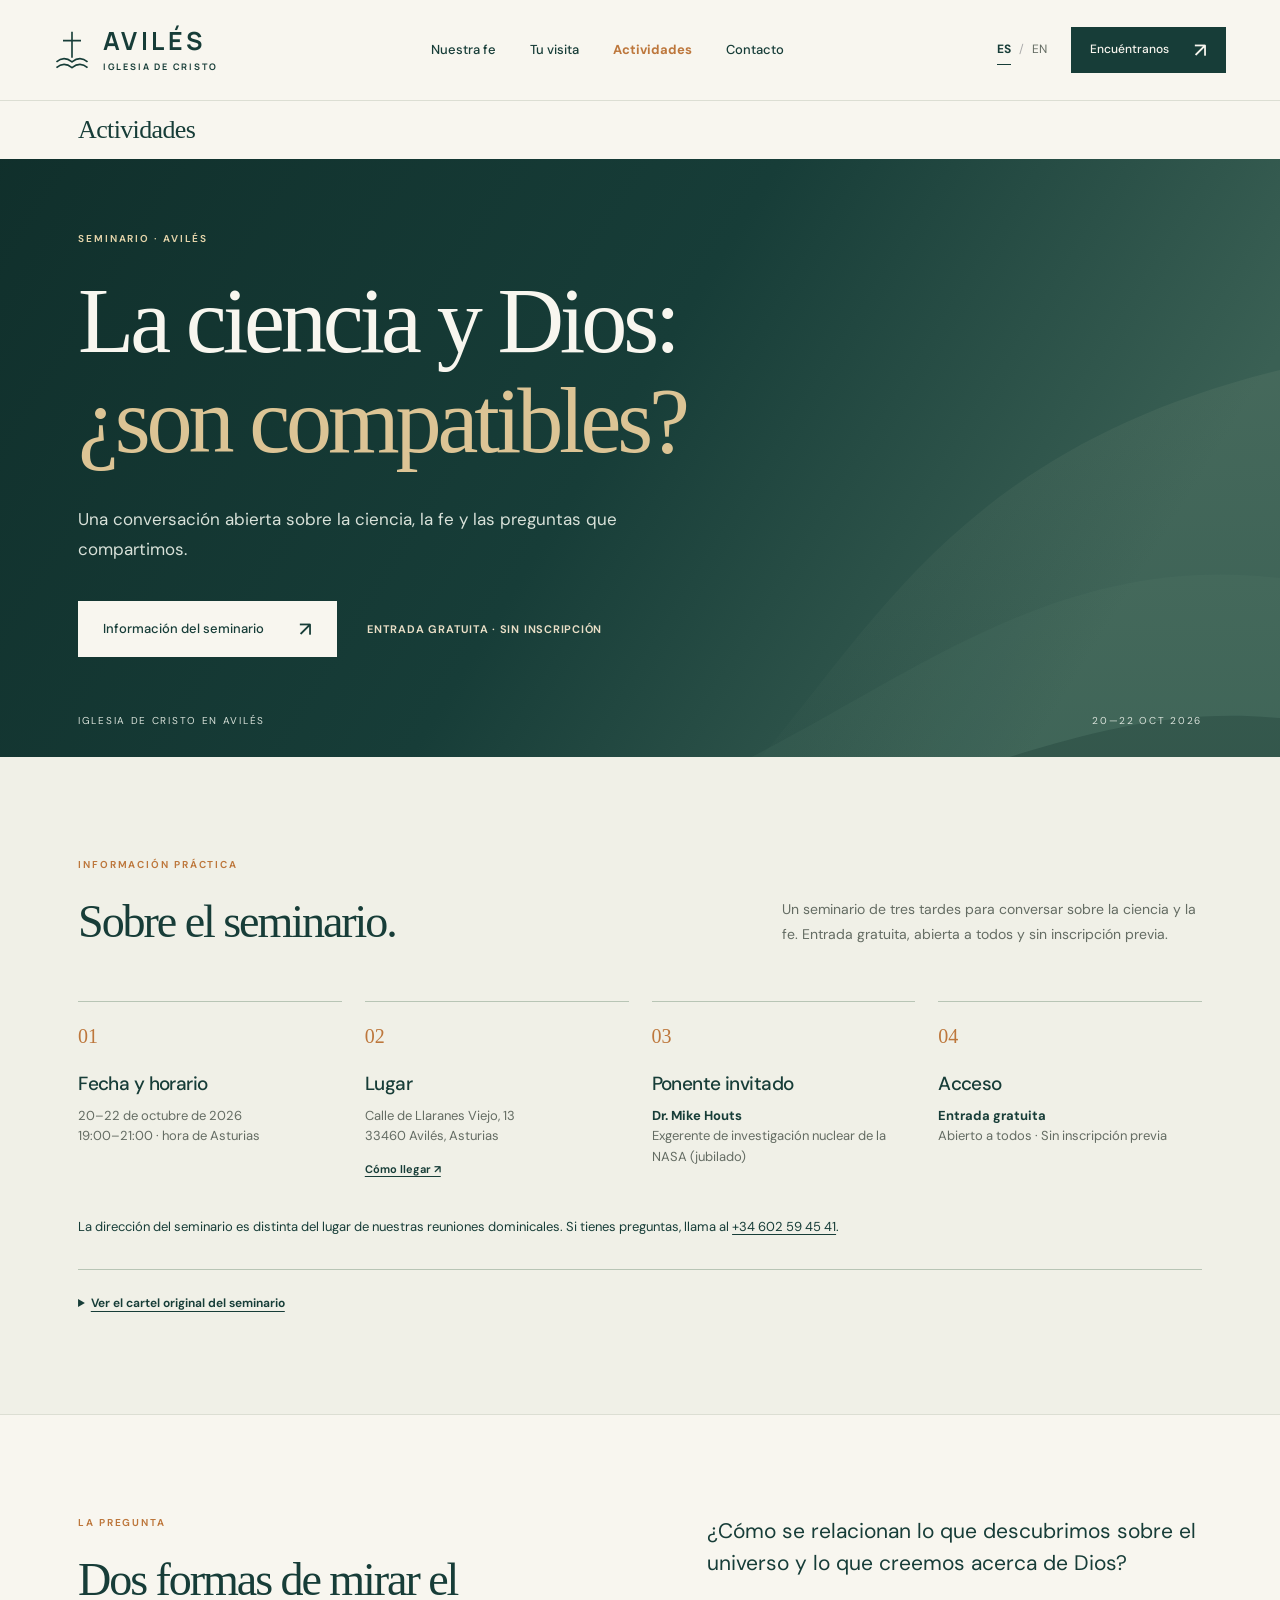
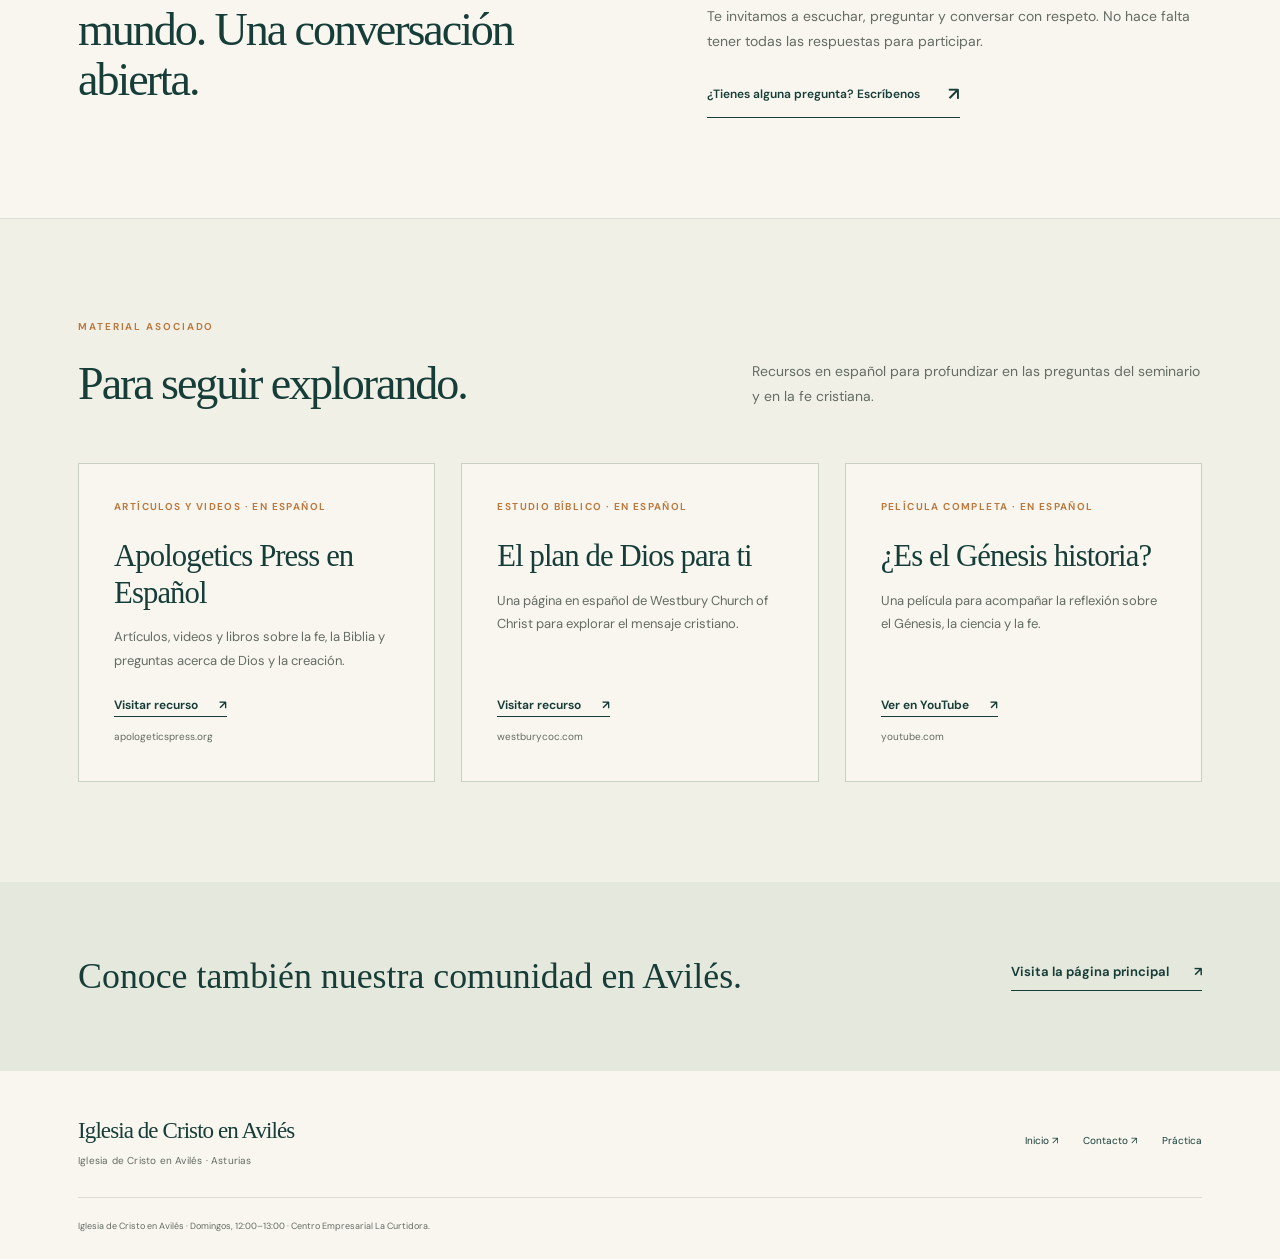
==== commit 97bddf49: "Move the practice link from navigation to page footers" ====
--- a/activities.html
+++ b/activities.html
@@ -13,7 +13,7 @@
 <a class="skip" href="#main" data-i18n="skip">Saltar al contenido</a>
 <header>
   <a class="brand" href="index.html" aria-label="Iglesia de Cristo en Avilés"><svg viewBox="0 0 44 52" aria-hidden="true"><path d="M22 3v32M11 14h22M3 40q9-8 19 0 10-8 19 0M3 47q9-8 19 0 10-8 19 0"/></svg><span>AVILÉS<span class="brand-sub" data-i18n="brandSub">IGLESIA DE CRISTO</span></span></a>
-  <nav id="navigation" aria-label="Principal"><a href="index.html#fe" data-i18n="navFaith">Nuestra fe</a><a href="index.html#visita" data-i18n="navVisit">Tu visita</a><a href="activities.html" aria-current="page" data-i18n="navActivities">Actividades</a><a href="practica.html" data-i18n="navPractice">Práctica</a><a href="index.html#contacto" data-i18n="contactShort">Contacto</a></nav>
+  <nav id="navigation" aria-label="Principal"><a href="index.html#fe" data-i18n="navFaith">Nuestra fe</a><a href="index.html#visita" data-i18n="navVisit">Tu visita</a><a href="activities.html" aria-current="page" data-i18n="navActivities">Actividades</a><a href="index.html#contacto" data-i18n="contactShort">Contacto</a></nav>
   <div class="header-actions"><div class="languages" aria-label="Idioma / Language"><button type="button" data-lang="es" aria-pressed="true">ES</button><span>/</span><button type="button" data-lang="en" aria-pressed="false">EN</button></div><a class="button small" href="index.html#contacto" data-i18n="contact">Encuéntranos <span>↗</span></a><button class="menu" type="button" aria-controls="navigation" aria-expanded="false" aria-label="Abrir menú">☰</button></div>
 </header>
 <main id="main">
@@ -46,5 +46,5 @@
   </article>
   <section class="conference-return"><p data-i18n="conferenceReturnText">Conoce también nuestra comunidad en Avilés.</p><a href="index.html" data-i18n="conferenceReturn">Visita la página principal <span>↗</span></a></section>
 </main>
-<footer><a class="footer-brand" href="index.html"><strong data-i18n="brandName" style="font-weight:inherit">Iglesia de Cristo en Avilés</strong><span data-i18n="footerSub">Iglesia de Cristo en Avilés · Asturias</span></a><div class="footer-links"><a href="index.html" data-i18n="homeLink">Inicio ↗</a><a href="index.html#contacto" data-i18n="contactFooter">Contacto ↗</a></div><p data-i18n="footerNote">Iglesia de Cristo en Avilés · Domingos, 12:00–13:00 · Centro Empresarial La Curtidora.</p></footer>
+<footer><a class="footer-brand" href="index.html"><strong data-i18n="brandName" style="font-weight:inherit">Iglesia de Cristo en Avilés</strong><span data-i18n="footerSub">Iglesia de Cristo en Avilés · Asturias</span></a><div class="footer-links"><a href="index.html" data-i18n="homeLink">Inicio ↗</a><a href="index.html#contacto" data-i18n="contactFooter">Contacto ↗</a><a href="practica.html" data-i18n="navPractice">Práctica</a></div><p data-i18n="footerNote">Iglesia de Cristo en Avilés · Domingos, 12:00–13:00 · Centro Empresarial La Curtidora.</p></footer>
 </body></html>
